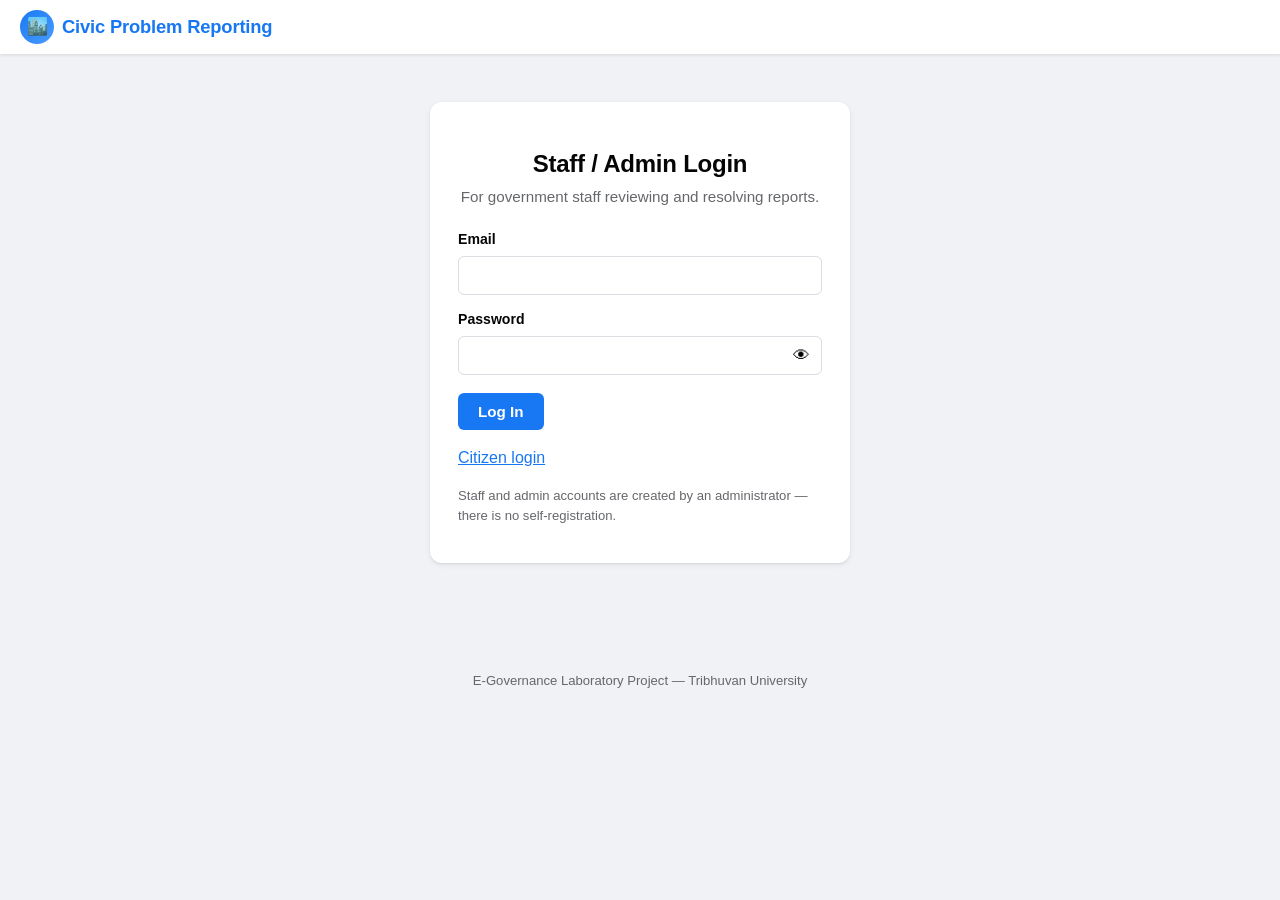
==== frontend/admin-dashboard.html @ 436348e1 "refine all" ====
<!DOCTYPE html>
<html lang="en">
<head>
<meta charset="UTF-8" />
<meta name="viewport" content="width=device-width, initial-scale=1.0" />
<title>Admin Dashboard — Local Civic Problem Reporting System</title>
<link rel="stylesheet" href="css/style.css?v=2" />
</head>
<body>

<header class="site-header">
  <a class="brand" href="index.html"><span class="brand-icon">🏙️</span>Civic Problem Reporting</a>
  <nav>
    <a href="staff-dashboard.html">Staff Dashboard</a>
    <a href="index.html">Public Feed</a>
    <button id="logout-btn">Log out</button>
  </nav>
</header>

<main class="wide">
  <h1>Admin Dashboard</h1>
  <p class="subtitle">Create staff accounts and review the existing staff roster.</p>

  <div id="error-box" class="error-box"></div>
  <div id="success-box" class="success-box"></div>

  <div class="card">
    <h3>Create a New Staff Account</h3>
    <form id="staff-form">
      <label for="full_name">Full name</label>
      <input type="text" id="full_name" required maxlength="150" />

      <label for="email">Email</label>
      <input type="email" id="email" required maxlength="150" />

      <label for="password">Temporary password</label>
      <div class="password-field">
        <input type="password" id="password" required minlength="8" />
        <button type="button" class="password-toggle" data-target="password" aria-label="Show password">👁</button>
      </div>

      <label for="role">Role</label>
      <select id="role">
        <option value="staff">Staff</option>
        <option value="admin">Admin</option>
      </select>

      <div id="staff-only-fields">
        <label for="category">Category</label>
        <select id="category"></select>

        <label for="ward_no">Ward number</label>
        <input type="number" id="ward_no" min="1" />
      </div>

      <button type="submit" class="btn">Create Staff Account</button>
    </form>
  </div>

  <div class="card">
    <h3>Existing Staff Accounts</h3>
    <table class="data-table" id="staff-table">
      <thead>
        <tr><th>Name</th><th>Email</th><th>Role</th><th>Category</th><th>Ward</th><th>Created</th></tr>
      </thead>
      <tbody id="staff-table-body">
        <tr><td colspan="6"><div class="spinner-center" style="padding:16px 0;"><div class="spinner"></div></div></td></tr>
      </tbody>
    </table>
  </div>
</main>

<footer class="site-footer">
  E-Governance Laboratory Project — Tribhuvan University
</footer>

<script src="js/api.js?v=2"></script>
<script src="js/auth.js?v=2"></script>
<script>
  requireAdminLogin();

  document.getElementById("logout-btn").addEventListener("click", () => {
    clearToken("staff");
    window.location.href = "staff-login.html";
  });

  const categorySelect = document.getElementById("category");
  CATEGORIES.forEach((c) => {
    const opt = document.createElement("option");
    opt.value = c.value;
    opt.textContent = c.label;
    categorySelect.appendChild(opt);
  });

  const roleSelect = document.getElementById("role");
  const staffOnlyFields = document.getElementById("staff-only-fields");
  roleSelect.addEventListener("change", () => {
    staffOnlyFields.style.display = roleSelect.value === "staff" ? "block" : "none";
  });

  const form = document.getElementById("staff-form");
  const errorEl = document.getElementById("error-box");
  const successEl = document.getElementById("success-box");
  const tableBody = document.getElementById("staff-table-body");

  function escapeHtml(str) {
    const div = document.createElement("div");
    div.textContent = str || "";
    return div.innerHTML;
  }

  async function loadStaff() {
    try {
      const staffList = await apiFetch("/admin/staff", { authKind: "staff" });
      if (staffList.length === 0) {
        tableBody.innerHTML = `<tr><td colspan="6">No staff accounts yet.</td></tr>`;
        return;
      }
      tableBody.innerHTML = staffList
        .map(
          (s) => `
        <tr>
          <td>${escapeHtml(s.full_name)}</td>
          <td>${escapeHtml(s.email)}</td>
          <td>${s.role}</td>
          <td>${s.category ? categoryLabel(s.category) : "—"}</td>
          <td>${s.ward_no ?? "—"}</td>
          <td>${formatDate(s.created_at)}</td>
        </tr>`
        )
        .join("");
    } catch (err) {
      showBox(errorEl, err.message);
    }
  }

  form.addEventListener("submit", async (e) => {
    e.preventDefault();
    showBox(errorEl, "");
    showBox(successEl, "");

    const role = roleSelect.value;
    const body = {
      full_name: document.getElementById("full_name").value.trim(),
      email: document.getElementById("email").value.trim(),
      password: document.getElementById("password").value,
      role,
    };
    if (role === "staff") {
      body.category = categorySelect.value;
      body.ward_no = Number(document.getElementById("ward_no").value);
    }

    const submitBtn = form.querySelector('button[type="submit"]');
    setButtonLoading(submitBtn, true);

    try {
      await apiFetch("/admin/staff", { method: "POST", body, authKind: "staff" });
      showBox(successEl, "Staff account created.");
      form.reset();
      staffOnlyFields.style.display = "block";
      loadStaff();
    } catch (err) {
      showBox(errorEl, err.message);
    } finally {
      setButtonLoading(submitBtn, false);
    }
  });

  loadStaff();
</script>
</body>
</html>
---- frontend/css/style.css ----
/* ============================================================
   Civic Report — visual style
   A Facebook-inspired look: light gray page background, white
   rounded "cards" with soft shadows (no harsh borders), a blue
   accent color, and a sticky top header.
   ============================================================ */

:root {
  --blue: #1877f2;
  --blue-dark: #0f5fcc;
  --blue-soft: #e7f0ff;
  --green: #31a24c;
  --green-dark: #268a3d;
  --red: #dc2626;
  --red-dark: #b91c1c;
  --orange: #d97706;
  --orange-dark: #b45f04;
  --gray-bg: #f0f2f5;
  --gray-border: #dadde1;
  --gray-fill: #e4e6eb;
  --gray-fill-hover: #d8dade;
  --text: #050505;
  --text-muted: #65676b;
  --white: #ffffff;
  --radius: 8px;
  --radius-sm: 6px;
  --radius-lg: 12px;
  --shadow: 0 1px 2px rgba(0, 0, 0, 0.08), 0 2px 6px rgba(0, 0, 0, 0.06);
  --shadow-hover: 0 2px 4px rgba(0, 0, 0, 0.1), 0 6px 16px rgba(0, 0, 0, 0.08);
}

* {
  box-sizing: border-box;
}

body {
  margin: 0;
  font-family: -apple-system, BlinkMacSystemFont, "Segoe UI", Roboto, Helvetica, Arial, sans-serif;
  background: var(--gray-bg);
  color: var(--text);
  line-height: 1.5;
}

a {
  color: var(--blue);
}

/* ---------- Header ---------- */

header.site-header {
  position: sticky;
  top: 0;
  z-index: 20;
  background: var(--white);
  color: var(--text);
  padding: 10px 20px;
  display: flex;
  align-items: center;
  justify-content: space-between;
  flex-wrap: wrap;
  gap: 10px;
  box-shadow: 0 1px 3px rgba(0, 0, 0, 0.12);
}

header.site-header .brand {
  display: inline-flex;
  align-items: center;
  gap: 8px;
  font-size: 1.15rem;
  font-weight: 800;
  color: var(--blue);
  text-decoration: none;
  letter-spacing: -0.01em;
}

.brand-icon {
  display: inline-flex;
  align-items: center;
  justify-content: center;
  width: 34px;
  height: 34px;
  border-radius: 50%;
  background: linear-gradient(135deg, var(--blue), #4a9dff);
  font-size: 1.05rem;
  flex-shrink: 0;
}

header.site-header nav {
  display: flex;
  gap: 6px;
  flex-wrap: wrap;
  align-items: center;
}

header.site-header nav a,
header.site-header nav button {
  color: var(--text-muted);
  text-decoration: none;
  font-size: 0.92rem;
  font-weight: 600;
  background: transparent;
  border: none;
  padding: 8px 14px;
  border-radius: var(--radius-sm);
  cursor: pointer;
  transition: background 0.15s, color 0.15s;
}

header.site-header nav a:hover,
header.site-header nav button:hover {
  background: var(--gray-fill);
  color: var(--text);
}

header.site-header nav a.active {
  color: var(--blue);
  background: var(--blue-soft);
}

/* ---------- Layout ---------- */

main {
  max-width: 680px;
  margin: 0 auto;
  padding: 24px 16px 60px;
}

main.wide {
  max-width: 900px;
}

h1 {
  font-size: 1.5rem;
  font-weight: 800;
  margin-bottom: 4px;
  letter-spacing: -0.01em;
}

.subtitle {
  color: var(--text-muted);
  margin-top: 0;
  margin-bottom: 20px;
  font-size: 0.95rem;
}

.card {
  background: var(--white);
  border: none;
  border-radius: var(--radius-lg);
  box-shadow: var(--shadow);
  padding: 18px 20px;
  margin-bottom: 16px;
}

.form-card {
  max-width: 420px;
  margin: 24px auto;
  padding: 28px 28px 24px;
}

.form-card h1 {
  text-align: center;
}

.form-card > .subtitle {
  text-align: center;
}

/* ---------- Forms ---------- */

label {
  display: block;
  font-weight: 600;
  margin: 14px 0 6px;
  font-size: 0.88rem;
  color: var(--text);
}

input[type="text"],
input[type="email"],
input[type="password"],
input[type="tel"],
input[type="number"],
input[type="date"],
input[type="file"],
select,
textarea {
  width: 100%;
  padding: 10px 12px;
  border: 1px solid var(--gray-border);
  border-radius: var(--radius-sm);
  font-size: 0.95rem;
  font-family: inherit;
  background: var(--white);
  color: var(--text);
  transition: border-color 0.15s, box-shadow 0.15s;
}

input:focus,
select:focus,
textarea:focus {
  outline: none;
  border-color: var(--blue);
  box-shadow: 0 0 0 3px var(--blue-soft);
}

textarea {
  min-height: 90px;
  resize: vertical;
}

.password-field {
  position: relative;
}

.password-field input {
  padding-right: 42px;
}

.password-toggle {
  position: absolute;
  right: 4px;
  top: 50%;
  transform: translateY(-50%);
  background: transparent;
  border: none;
  cursor: pointer;
  font-size: 1.05rem;
  line-height: 1;
  padding: 6px 8px;
  border-radius: var(--radius-sm);
}

.password-toggle:hover {
  background: var(--gray-fill);
}

.checkbox-row {
  display: flex;
  align-items: center;
  gap: 8px;
  margin-top: 14px;
}

.checkbox-row input {
  width: auto;
}

.checkbox-row label {
  margin: 0;
  font-weight: 500;
}

/* ---------- Buttons ---------- */

button.btn,
a.btn {
  display: inline-block;
  background: var(--blue);
  color: var(--white);
  border: none;
  padding: 10px 20px;
  border-radius: var(--radius-sm);
  font-size: 0.95rem;
  font-weight: 700;
  cursor: pointer;
  text-decoration: none;
  margin-top: 18px;
  transition: background 0.15s, transform 0.05s;
}

button.btn:hover,
a.btn:hover {
  background: var(--blue-dark);
}

button.btn:active,
a.btn:active {
  transform: scale(0.98);
}

button.btn.secondary {
  background: var(--gray-fill);
  color: var(--text);
}

button.btn.secondary:hover {
  background: var(--gray-fill-hover);
}

button.btn.small {
  padding: 7px 14px;
  font-size: 0.85rem;
  margin-top: 0;
}

button.btn.reject {
  background: var(--red);
}
button.btn.reject:hover {
  background: var(--red-dark);
}

button.btn.verify {
  background: var(--green);
}
button.btn.verify:hover {
  background: var(--green-dark);
}

button.btn.progress {
  background: var(--orange);
}
button.btn.progress:hover {
  background: var(--orange-dark);
}

button.btn.loading {
  position: relative;
  color: transparent !important;
  pointer-events: none;
}

button.btn.loading::after {
  content: "";
  position: absolute;
  left: 50%;
  top: 50%;
  width: 15px;
  height: 15px;
  margin: -8px 0 0 -8px;
  border: 2px solid rgba(255, 255, 255, 0.5);
  border-top-color: #fff;
  border-radius: 50%;
  animation: spin 0.6s linear infinite;
}

/* ---------- Loading spinner ---------- */

.spinner-center {
  display: flex;
  justify-content: center;
  padding: 48px 0;
}

.spinner {
  width: 30px;
  height: 30px;
  border: 3px solid var(--gray-border);
  border-top-color: var(--blue);
  border-radius: 50%;
  animation: spin 0.7s linear infinite;
}

@keyframes spin {
  to {
    transform: rotate(360deg);
  }
}

/* ---------- Alerts ---------- */

.error-box {
  background: #fdecea;
  border: 1px solid #f5b5b0;
  color: var(--red-dark);
  padding: 12px 14px;
  border-radius: var(--radius-sm);
  margin: 14px 0;
  font-size: 0.9rem;
  font-weight: 500;
  display: none;
}

.success-box {
  background: #e7f6ec;
  border: 1px solid #a8ddb8;
  color: var(--green-dark);
  padding: 12px 14px;
  border-radius: var(--radius-sm);
  margin: 14px 0;
  font-size: 0.9rem;
  font-weight: 500;
  display: none;
}

/* ---------- Filters ---------- */

.filters {
  display: flex;
  gap: 10px;
  flex-wrap: wrap;
  margin-bottom: 18px;
}

.filters select {
  width: auto;
  background: var(--white);
  border-radius: 999px;
  padding: 9px 16px;
  box-shadow: var(--shadow);
  border-color: transparent;
  font-weight: 600;
  font-size: 0.88rem;
}

/* ---------- Feed / report "post" cards ---------- */

.report-list {
  display: grid;
  gap: 16px;
}

.report-card {
  padding: 0;
  overflow: hidden;
  transition: box-shadow 0.15s, transform 0.15s;
}

.report-card:hover {
  box-shadow: var(--shadow-hover);
  transform: translateY(-1px);
}

.post-header {
  display: flex;
  align-items: center;
  gap: 10px;
  padding: 14px 16px 10px;
}

.avatar {
  flex-shrink: 0;
  width: 40px;
  height: 40px;
  border-radius: 50%;
  background: linear-gradient(135deg, var(--blue), #7db4ff);
  color: var(--white);
  display: flex;
  align-items: center;
  justify-content: center;
  font-weight: 700;
  font-size: 1rem;
}

.post-header-text {
  flex: 1;
  min-width: 0;
}

.post-author {
  font-weight: 700;
  font-size: 0.95rem;
  color: var(--text);
}

.post-meta {
  font-size: 0.82rem;
  color: var(--text-muted);
}

.report-card img,
.report-photo img {
  width: 100%;
  height: 320px;
  object-fit: cover;
  display: block;
  background: var(--gray-bg);
}

.report-photo img {
  height: auto;
  max-height: 420px;
  border-radius: var(--radius-lg);
}

.report-card-body {
  padding: 4px 16px 16px;
}

.report-card-body h3 {
  margin: 0 0 4px;
  font-size: 1.05rem;
}

.report-card-body h3 a {
  color: var(--text);
  text-decoration: none;
}

.report-card-body h3 a:hover {
  color: var(--blue);
  text-decoration: underline;
}

.meta-row {
  color: var(--text-muted);
  font-size: 0.87rem;
  margin-bottom: 6px;
}

/* ---------- Status badges ---------- */

.badge {
  display: inline-block;
  padding: 4px 12px;
  border-radius: 999px;
  font-size: 0.76rem;
  font-weight: 700;
  text-transform: capitalize;
  color: var(--white);
  letter-spacing: 0.01em;
}

.badge.submitted { background: #8a8d91; }
.badge.verified { background: var(--blue); }
.badge.rejected { background: var(--red); }
.badge.in_progress { background: var(--orange); }
.badge.completed { background: var(--green); }

/* ---------- Status history timeline ---------- */

.status-log {
  position: relative;
  border-left: 2px solid var(--gray-border);
  margin-left: 6px;
  padding-left: 18px;
}

.status-log-entry {
  position: relative;
  margin-bottom: 16px;
}

.status-log-entry::before {
  content: "";
  position: absolute;
  left: -24px;
  top: 4px;
  width: 11px;
  height: 11px;
  border-radius: 50%;
  background: var(--blue);
  border: 2px solid var(--white);
  box-shadow: 0 0 0 1px var(--gray-border);
}

.status-log-entry:last-child {
  margin-bottom: 0;
}

.status-log-entry .log-action {
  font-weight: 700;
  text-transform: capitalize;
}

.status-log-entry .log-meta {
  font-size: 0.82rem;
  color: var(--text-muted);
}

/* ---------- Tables (admin) ---------- */

table.data-table {
  width: 100%;
  border-collapse: collapse;
}

table.data-table th,
table.data-table td {
  text-align: left;
  padding: 10px 12px;
  border-bottom: 1px solid var(--gray-border);
  font-size: 0.9rem;
}

table.data-table th {
  color: var(--text-muted);
  font-weight: 700;
  font-size: 0.8rem;
  text-transform: uppercase;
  letter-spacing: 0.02em;
}

table.data-table tbody tr:hover {
  background: var(--gray-bg);
}

/* ---------- Misc ---------- */

.actions-row {
  display: flex;
  gap: 8px;
  flex-wrap: wrap;
  margin-top: 10px;
}

.empty-state {
  text-align: center;
  color: var(--text-muted);
  padding: 48px 20px;
  font-size: 0.95rem;
}

#map {
  height: 280px;
  border-radius: var(--radius);
  border: 1px solid var(--gray-border);
  margin-top: 10px;
}

.helper-text {
  font-size: 0.82rem;
  color: var(--text-muted);
  margin-top: 4px;
}

.inline-form {
  border-top: 1px solid var(--gray-border);
  margin-top: 12px;
  padding-top: 12px;
  display: none;
}

footer.site-footer {
  text-align: center;
  color: var(--text-muted);
  font-size: 0.82rem;
  padding: 24px 20px;
}
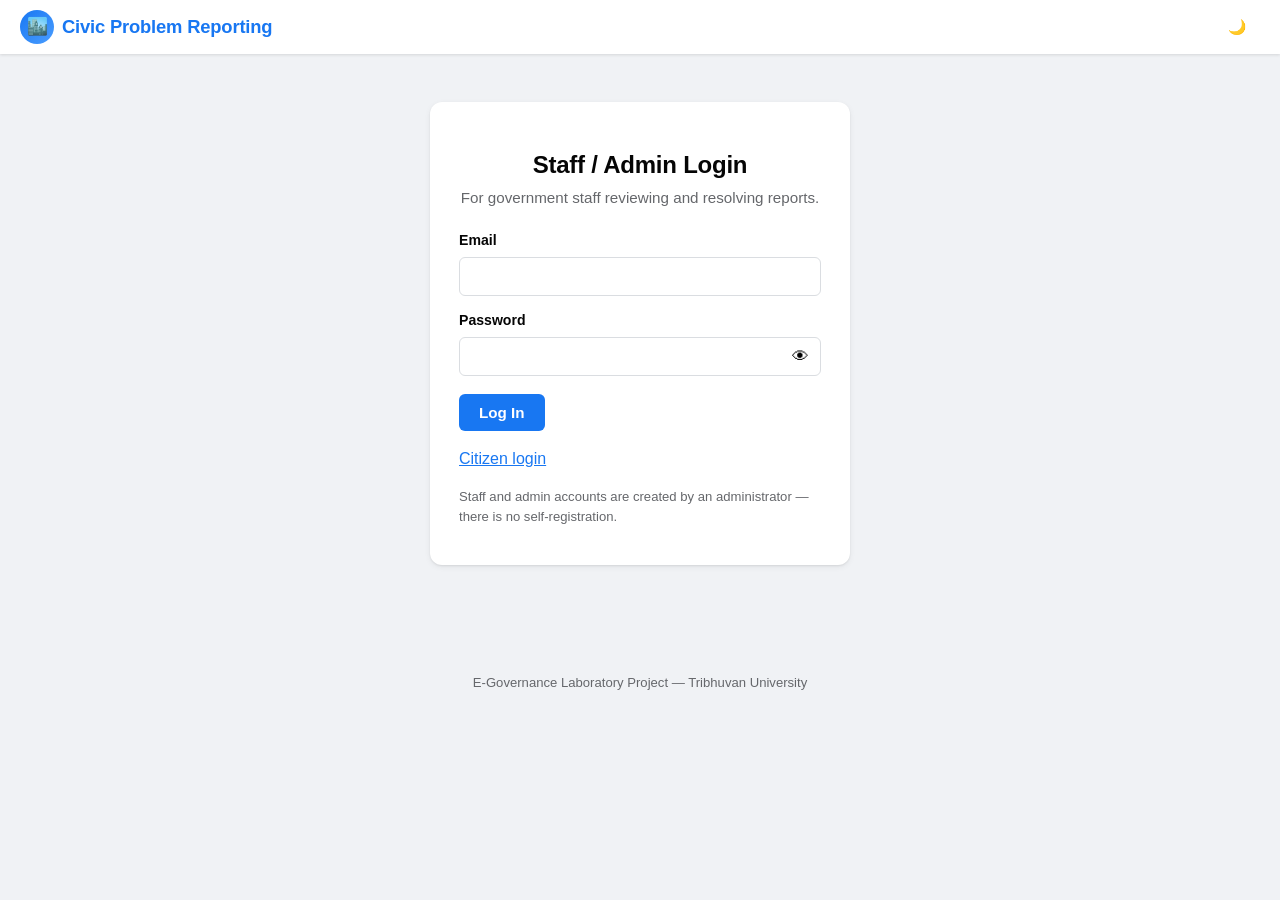
==== commit 07c235bd: "Add admin staff/citizen management, dark mode, and a real landing page - Admin can now disable/re-en" ====
--- a/frontend/admin-dashboard.html
+++ b/frontend/admin-dashboard.html
@@ -2,18 +2,19 @@
 <html lang="en">
 <head>
 <meta charset="UTF-8" />
+<script>(function(){var t=localStorage.getItem("theme");if(t==="dark"||t==="light")document.documentElement.setAttribute("data-theme",t);})();</script>
 <meta name="viewport" content="width=device-width, initial-scale=1.0" />
 <title>Admin Dashboard — Local Civic Problem Reporting System</title>
-<link rel="stylesheet" href="css/style.css?v=2" />
+<link rel="stylesheet" href="css/style.css?v=3" />
 </head>
 <body>
 
 <header class="site-header">
   <a class="brand" href="index.html"><span class="brand-icon">🏙️</span>Civic Problem Reporting</a>
   <nav>
-    <a href="staff-dashboard.html">Staff Dashboard</a>
-    <a href="index.html">Public Feed</a>
+    <a href="feed.html">Public Feed</a>
     <button id="logout-btn">Log out</button>
+    <button type="button" class="theme-toggle" data-theme-toggle aria-label="Toggle dark mode"></button>
   </nav>
 </header>
 
@@ -61,9 +62,21 @@
     <h3>Existing Staff Accounts</h3>
     <table class="data-table" id="staff-table">
       <thead>
-        <tr><th>Name</th><th>Email</th><th>Role</th><th>Category</th><th>Ward</th><th>Created</th></tr>
+        <tr><th>Name</th><th>Email</th><th>Role</th><th>Category</th><th>Ward</th><th>Created</th><th>Status</th><th></th></tr>
       </thead>
       <tbody id="staff-table-body">
+        <tr><td colspan="8"><div class="spinner-center" style="padding:16px 0;"><div class="spinner"></div></div></td></tr>
+      </tbody>
+    </table>
+  </div>
+
+  <div class="card">
+    <h3>All Citizens</h3>
+    <table class="data-table" id="citizens-table">
+      <thead>
+        <tr><th>Name</th><th>Email</th><th>Phone</th><th>Registered</th><th>Status</th><th></th></tr>
+      </thead>
+      <tbody id="citizens-table-body">
         <tr><td colspan="6"><div class="spinner-center" style="padding:16px 0;"><div class="spinner"></div></div></td></tr>
       </tbody>
     </table>
@@ -74,8 +87,8 @@
   E-Governance Laboratory Project — Tribhuvan University
 </footer>
 
-<script src="js/api.js?v=2"></script>
-<script src="js/auth.js?v=2"></script>
+<script src="js/api.js?v=4"></script>
+<script src="js/auth.js?v=8"></script>
 <script>
   requireAdminLogin();
 
@@ -109,11 +122,17 @@
     return div.innerHTML;
   }
 
+  function statusBadge(disabled) {
+    return disabled
+      ? `<span class="badge rejected">Disabled</span>`
+      : `<span class="badge completed">Active</span>`;
+  }
+
   async function loadStaff() {
     try {
       const staffList = await apiFetch("/admin/staff", { authKind: "staff" });
       if (staffList.length === 0) {
-        tableBody.innerHTML = `<tr><td colspan="6">No staff accounts yet.</td></tr>`;
+        tableBody.innerHTML = `<tr><td colspan="8">No staff accounts yet.</td></tr>`;
         return;
       }
       tableBody.innerHTML = staffList
@@ -126,11 +145,93 @@
           <td>${s.category ? categoryLabel(s.category) : "—"}</td>
           <td>${s.ward_no ?? "—"}</td>
           <td>${formatDate(s.created_at)}</td>
+          <td>${statusBadge(s.disabled)}</td>
+          <td>
+            ${s.role === "admin"
+              ? `<span class="helper-text">—</span>`
+              : `<button type="button" class="btn small ${s.disabled ? "" : "reject"}" data-staff-toggle="${s.id}" data-disabled="${s.disabled}">${s.disabled ? "Re-enable" : "Remove"}</button>`
+            }
+          </td>
         </tr>`
         )
         .join("");
-    } catch (err) {
-      showBox(errorEl, err.message);
+
+      tableBody.querySelectorAll("[data-staff-toggle]").forEach((btn) => {
+        btn.addEventListener("click", () => toggleStaff(btn));
+      });
+    } catch (err) {
+      showBox(errorEl, err.message);
+    }
+  }
+
+  async function toggleStaff(btn) {
+    const id = btn.dataset.staffToggle;
+    const isDisabled = btn.dataset.disabled === "true";
+    const action = isDisabled ? "enable" : "disable";
+    if (!isDisabled && !confirm("Remove this staff member? They will no longer be able to log in. This can be undone later.")) {
+      return;
+    }
+    showBox(errorEl, "");
+    showBox(successEl, "");
+    setButtonLoading(btn, true);
+    try {
+      await apiFetch(`/admin/staff/${id}/${action}`, { method: "PATCH", authKind: "staff" });
+      showBox(successEl, `Staff account ${action === "disable" ? "removed" : "re-enabled"}.`);
+      loadStaff();
+    } catch (err) {
+      showBox(errorEl, err.message);
+      setButtonLoading(btn, false);
+    }
+  }
+
+  const citizensTableBody = document.getElementById("citizens-table-body");
+
+  async function loadCitizens() {
+    try {
+      const citizens = await apiFetch("/admin/citizens", { authKind: "staff" });
+      if (citizens.length === 0) {
+        citizensTableBody.innerHTML = `<tr><td colspan="6">No citizens registered yet.</td></tr>`;
+        return;
+      }
+      citizensTableBody.innerHTML = citizens
+        .map(
+          (c) => `
+        <tr>
+          <td>${escapeHtml(c.full_name)}</td>
+          <td>${escapeHtml(c.email)}</td>
+          <td>${escapeHtml(c.phone)}</td>
+          <td>${formatDate(c.created_at)}</td>
+          <td>${statusBadge(c.disabled)}</td>
+          <td><button type="button" class="btn small ${c.disabled ? "" : "reject"}" data-citizen-toggle="${c.id}" data-disabled="${c.disabled}">${c.disabled ? "Re-enable" : "Disable"}</button></td>
+        </tr>`
+        )
+        .join("");
+
+      citizensTableBody.querySelectorAll("[data-citizen-toggle]").forEach((btn) => {
+        btn.addEventListener("click", () => toggleCitizen(btn));
+      });
+    } catch (err) {
+      showBox(errorEl, err.message);
+    }
+  }
+
+  async function toggleCitizen(btn) {
+    const id = btn.dataset.citizenToggle;
+    const isDisabled = btn.dataset.disabled === "true";
+    const action = isDisabled ? "enable" : "disable";
+    if (!isDisabled && !confirm("Disable this citizen's account? They won't be able to log in or submit reports until re-enabled.")) {
+      return;
+    }
+    showBox(errorEl, "");
+    showBox(successEl, "");
+    setButtonLoading(btn, true);
+    try {
+      await apiFetch(`/admin/citizens/${id}/${action}`, { method: "PATCH", authKind: "staff" });
+      showBox(successEl, `Citizen account ${action === "disable" ? "disabled" : "re-enabled"}.`);
+      loadCitizens();
+    } catch (err) {
+      showBox(errorEl, err.message);
+      setButtonLoading(btn, false);
     }
   }
 
@@ -168,6 +269,7 @@
   });
 
   loadStaff();
+  loadCitizens();
 </script>
 </body>
 </html>
--- a/frontend/css/style.css
+++ b/frontend/css/style.css
@@ -27,6 +27,40 @@
   --radius-lg: 12px;
   --shadow: 0 1px 2px rgba(0, 0, 0, 0.08), 0 2px 6px rgba(0, 0, 0, 0.06);
   --shadow-hover: 0 2px 4px rgba(0, 0, 0, 0.1), 0 6px 16px rgba(0, 0, 0, 0.08);
+  --error-bg: #fdecea;
+  --error-border: #f5b5b0;
+  --success-bg: #e7f6ec;
+  --success-border: #a8ddb8;
+  --card-border: transparent;
+}
+
+/* Dark mode only applies when explicitly turned on via the toggle button in
+   the header (data-theme="dark") — light is always the default, regardless
+   of the OS/browser setting. See api.js for the toggle logic. */
+:root[data-theme="dark"] {
+  --blue: #4599ff;
+  --blue-dark: #2e89ff;
+  --blue-soft: #1b2a3d;
+  --green: #3fc463;
+  --green-dark: #2fa350;
+  --red: #f45b5b;
+  --red-dark: #e04343;
+  --orange: #f0a020;
+  --orange-dark: #d68a0f;
+  --gray-bg: #18191a;
+  --gray-border: #3a3b3c;
+  --gray-fill: #3a3b3c;
+  --gray-fill-hover: #4e4f50;
+  --text: #e4e6eb;
+  --text-muted: #b0b3b8;
+  --white: #242526;
+  --error-bg: #3a1f1f;
+  --error-border: #5c2b2b;
+  --success-bg: #1e3324;
+  --success-border: #2c4d34;
+  --card-border: var(--gray-border);
+  --shadow: 0 1px 2px rgba(0, 0, 0, 0.4), 0 2px 6px rgba(0, 0, 0, 0.3);
+  --shadow-hover: 0 2px 4px rgba(0, 0, 0, 0.45), 0 6px 16px rgba(0, 0, 0, 0.35);
 }
 
 * {
@@ -39,6 +73,22 @@
   background: var(--gray-bg);
   color: var(--text);
   line-height: 1.5;
+  transition: background-color 0.15s, color 0.15s;
+}
+
+.theme-toggle {
+  background: transparent;
+  border: none;
+  cursor: pointer;
+  font-size: 1.15rem;
+  line-height: 1;
+  padding: 8px 10px;
+  border-radius: var(--radius-sm);
+  transition: background 0.15s;
+}
+
+.theme-toggle:hover {
+  background: var(--gray-fill);
 }
 
 a {
@@ -145,7 +195,7 @@
 
 .card {
   background: var(--white);
-  border: none;
+  border: 1px solid var(--card-border);
   border-radius: var(--radius-lg);
   box-shadow: var(--shadow);
   padding: 18px 20px;
@@ -361,8 +411,8 @@
 /* ---------- Alerts ---------- */
 
 .error-box {
-  background: #fdecea;
-  border: 1px solid #f5b5b0;
+  background: var(--error-bg);
+  border: 1px solid var(--error-border);
   color: var(--red-dark);
   padding: 12px 14px;
   border-radius: var(--radius-sm);
@@ -373,8 +423,8 @@
 }
 
 .success-box {
-  background: #e7f6ec;
-  border: 1px solid #a8ddb8;
+  background: var(--success-bg);
+  border: 1px solid var(--success-border);
   color: var(--green-dark);
   padding: 12px 14px;
   border-radius: var(--radius-sm);
@@ -628,3 +678,154 @@
   font-size: 0.82rem;
   padding: 24px 20px;
 }
+
+/* ---------- Landing page ---------- */
+
+.hero {
+  background: linear-gradient(160deg, var(--blue), var(--blue-dark));
+  color: #ffffff;
+  padding: 64px 20px 76px;
+  text-align: center;
+}
+
+.hero h1 {
+  font-size: 2.2rem;
+  font-weight: 800;
+  max-width: 680px;
+  margin: 0 auto 14px;
+  letter-spacing: -0.02em;
+}
+
+.hero p.hero-subtitle {
+  font-size: 1.1rem;
+  color: rgba(255, 255, 255, 0.9);
+  max-width: 560px;
+  margin: 0 auto 30px;
+}
+
+.hero-actions {
+  display: flex;
+  justify-content: center;
+  gap: 12px;
+  flex-wrap: wrap;
+}
+
+.hero-actions .btn {
+  margin-top: 0;
+}
+
+.hero-actions a.btn.secondary {
+  background: rgba(255, 255, 255, 0.15);
+  color: #ffffff;
+  border: 1px solid rgba(255, 255, 255, 0.5);
+}
+
+.hero-actions a.btn.secondary:hover {
+  background: rgba(255, 255, 255, 0.25);
+}
+
+.landing-section {
+  max-width: 960px;
+  margin: 0 auto;
+  padding: 56px 20px;
+}
+
+.landing-section h2 {
+  text-align: center;
+  font-size: 1.5rem;
+  font-weight: 800;
+  margin-bottom: 8px;
+}
+
+.landing-section > p.section-subtitle {
+  text-align: center;
+  color: var(--text-muted);
+  max-width: 520px;
+  margin: 0 auto 36px;
+}
+
+.steps-grid {
+  display: grid;
+  grid-template-columns: repeat(auto-fit, minmax(220px, 1fr));
+  gap: 20px;
+}
+
+.step-card {
+  background: var(--white);
+  border: 1px solid var(--card-border);
+  border-radius: var(--radius-lg);
+  box-shadow: var(--shadow);
+  padding: 24px 20px;
+  text-align: center;
+}
+
+.step-card .step-num {
+  display: inline-flex;
+  align-items: center;
+  justify-content: center;
+  width: 40px;
+  height: 40px;
+  border-radius: 50%;
+  background: var(--blue-soft);
+  color: var(--blue);
+  font-weight: 800;
+  font-size: 1.1rem;
+  margin-bottom: 14px;
+}
+
+.step-card h3 {
+  margin: 0 0 8px;
+  font-size: 1.05rem;
+}
+
+.step-card p {
+  color: var(--text-muted);
+  font-size: 0.92rem;
+  margin: 0;
+}
+
+.role-grid {
+  display: grid;
+  grid-template-columns: repeat(auto-fit, minmax(240px, 1fr));
+  gap: 20px;
+}
+
+.role-card {
+  background: var(--white);
+  border: 1px solid var(--card-border);
+  border-radius: var(--radius-lg);
+  box-shadow: var(--shadow);
+  padding: 28px 24px;
+  text-align: center;
+  display: flex;
+  flex-direction: column;
+  align-items: center;
+}
+
+.role-card .role-icon {
+  font-size: 2rem;
+  margin-bottom: 12px;
+}
+
+.role-card h3 {
+  margin: 0 0 6px;
+  font-size: 1.1rem;
+}
+
+.role-card p {
+  color: var(--text-muted);
+  font-size: 0.9rem;
+  margin: 0 0 18px;
+  flex: 1;
+}
+
+.role-card .role-links {
+  display: flex;
+  gap: 10px;
+  flex-wrap: wrap;
+  justify-content: center;
+}
+
+.role-card .btn {
+  margin-top: 0;
+}
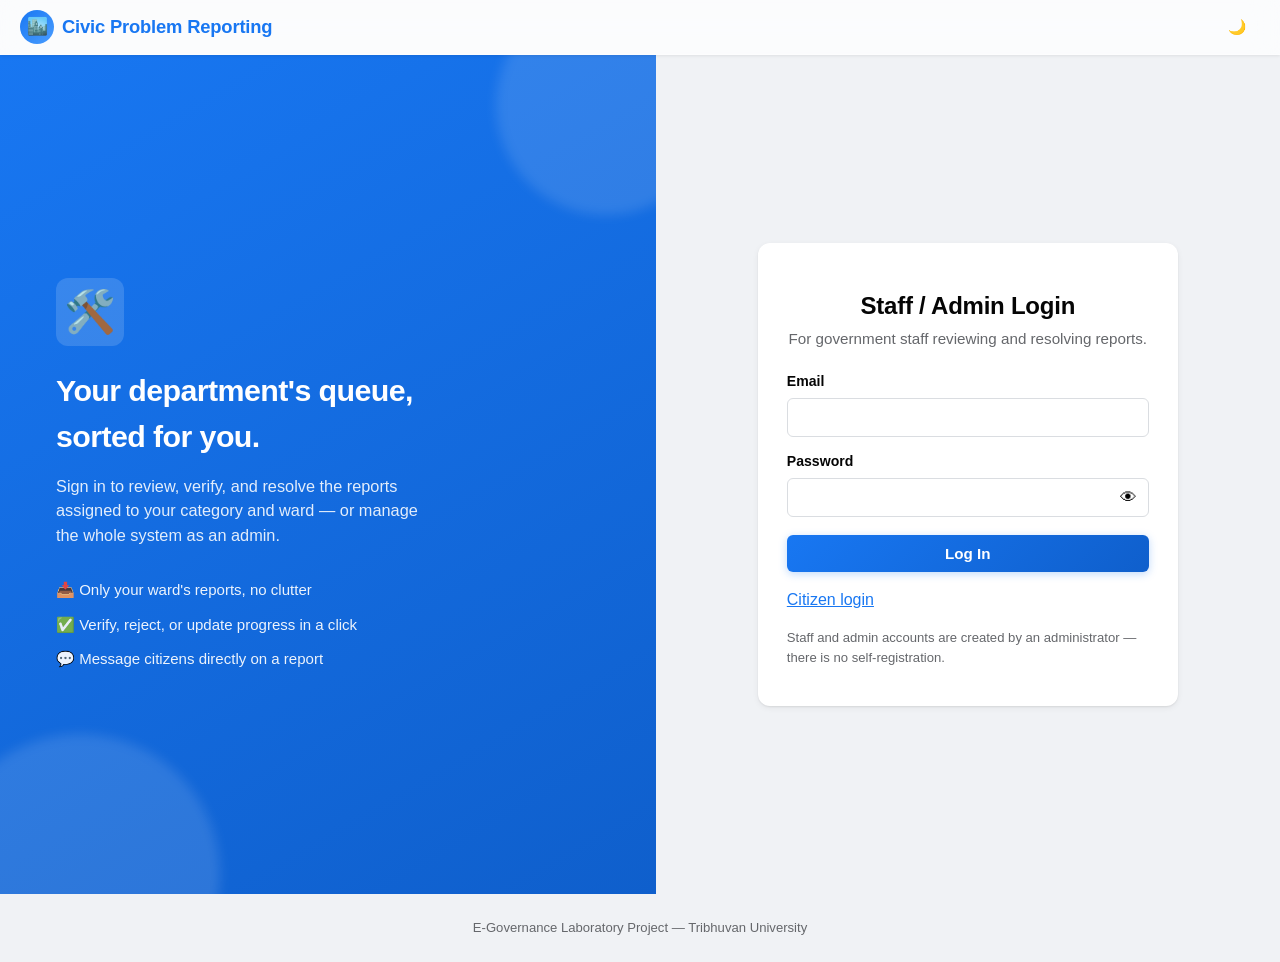
==== commit 80bea031: "Add citizen-staff messaging, citizenship verification, and a richer UI pass - Per-report private mes" ====
--- a/frontend/admin-dashboard.html
+++ b/frontend/admin-dashboard.html
@@ -5,7 +5,7 @@
 <script>(function(){var t=localStorage.getItem("theme");if(t==="dark"||t==="light")document.documentElement.setAttribute("data-theme",t);})();</script>
 <meta name="viewport" content="width=device-width, initial-scale=1.0" />
 <title>Admin Dashboard — Local Civic Problem Reporting System</title>
-<link rel="stylesheet" href="css/style.css?v=3" />
+<link rel="stylesheet" href="css/style.css?v=9" />
 </head>
 <body>
 
@@ -19,14 +19,21 @@
 </header>
 
 <main class="wide">
-  <h1>Admin Dashboard</h1>
-  <p class="subtitle">Create staff accounts and review the existing staff roster.</p>
+  <div class="admin-hero">
+    <div class="admin-hero-icon">🛡️</div>
+    <div>
+      <h1>Admin Dashboard</h1>
+      <p class="subtitle">Create staff accounts, manage citizens, and keep every ward covered.</p>
+    </div>
+  </div>
 
   <div id="error-box" class="error-box"></div>
   <div id="success-box" class="success-box"></div>
 
-  <div class="card">
-    <h3>Create a New Staff Account</h3>
+  <div id="stats-row" class="stats-row"></div>
+
+  <div class="card section-card accent-blue reveal">
+    <h3><span class="section-icon">➕</span>Create a New Staff Account</h3>
     <form id="staff-form">
       <label for="full_name">Full name</label>
       <input type="text" id="full_name" required maxlength="150" />
@@ -54,12 +61,12 @@
         <input type="number" id="ward_no" min="1" />
       </div>
 
-      <button type="submit" class="btn">Create Staff Account</button>
+      <button type="submit" class="btn">✨ Create Staff Account</button>
     </form>
   </div>
 
-  <div class="card">
-    <h3>Existing Staff Accounts</h3>
+  <div class="card section-card accent-purple reveal">
+    <h3><span class="section-icon">👮</span>Existing Staff Accounts</h3>
     <table class="data-table" id="staff-table">
       <thead>
         <tr><th>Name</th><th>Email</th><th>Role</th><th>Category</th><th>Ward</th><th>Created</th><th>Status</th><th></th></tr>
@@ -70,14 +77,31 @@
     </table>
   </div>
 
-  <div class="card">
-    <h3>All Citizens</h3>
+  <div class="card section-card accent-green reveal">
+    <h3><span class="section-icon">🧑‍🤝‍🧑</span>All Citizens</h3>
     <table class="data-table" id="citizens-table">
       <thead>
-        <tr><th>Name</th><th>Email</th><th>Phone</th><th>Registered</th><th>Status</th><th></th></tr>
+        <tr><th>Name</th><th>Email</th><th>Phone</th><th>Citizenship #</th><th>Registered</th><th>Status</th><th></th></tr>
       </thead>
       <tbody id="citizens-table-body">
-        <tr><td colspan="6"><div class="spinner-center" style="padding:16px 0;"><div class="spinner"></div></div></td></tr>
+        <tr><td colspan="7"><div class="spinner-center" style="padding:16px 0;"><div class="spinner"></div></div></td></tr>
+      </tbody>
+    </table>
+  </div>
+
+  <div class="card section-card accent-orange reveal">
+    <h3><span class="section-icon">⚠️</span>Reports With No Staff Coverage</h3>
+    <p class="helper-text">
+      These reports' category + ward has no active staff assigned, so they're
+      invisible in every staff dashboard. Create a matching staff account
+      above to fix each one.
+    </p>
+    <table class="data-table" id="unassigned-table">
+      <thead>
+        <tr><th>Category</th><th>Ward</th><th>Landmark</th><th>Status</th><th>Reported</th></tr>
+      </thead>
+      <tbody id="unassigned-table-body">
+        <tr><td colspan="5"><div class="spinner-center" style="padding:16px 0;"><div class="spinner"></div></div></td></tr>
       </tbody>
     </table>
   </div>
@@ -87,7 +111,7 @@
   E-Governance Laboratory Project — Tribhuvan University
 </footer>
 
-<script src="js/api.js?v=4"></script>
+<script src="js/api.js?v=8"></script>
 <script src="js/auth.js?v=8"></script>
 <script>
   requireAdminLogin();
@@ -115,6 +139,17 @@
   const errorEl = document.getElementById("error-box");
   const successEl = document.getElementById("success-box");
   const tableBody = document.getElementById("staff-table-body");
+  const statsEl = document.getElementById("stats-row");
+  let lastCounts = { staff: 0, citizens: 0, unassigned: 0 };
+
+  function renderStats() {
+    statsEl.innerHTML = `
+      <div class="stat-pill accent-blue"><span class="stat-icon">👮</span><div><span class="stat-num">${lastCounts.staff}</span><span class="stat-label">Staff Accounts</span></div></div>
+      <div class="stat-pill accent-green"><span class="stat-icon">🧑‍🤝‍🧑</span><div><span class="stat-num">${lastCounts.citizens}</span><span class="stat-label">Citizens</span></div></div>
+      <div class="stat-pill accent-orange"><span class="stat-icon">⚠️</span><div><span class="stat-num">${lastCounts.unassigned}</span><span class="stat-label">Uncovered Reports</span></div></div>
+    `;
+    animateCardsIn(statsEl);
+  }
 
   function escapeHtml(str) {
     const div = document.createElement("div");
@@ -131,6 +166,8 @@
   async function loadStaff() {
     try {
       const staffList = await apiFetch("/admin/staff", { authKind: "staff" });
+      lastCounts.staff = staffList.length;
+      renderStats();
       if (staffList.length === 0) {
         tableBody.innerHTML = `<tr><td colspan="8">No staff accounts yet.</td></tr>`;
         return;
@@ -141,7 +178,7 @@
         <tr>
           <td>${escapeHtml(s.full_name)}</td>
           <td>${escapeHtml(s.email)}</td>
-          <td>${s.role}</td>
+          <td><span class="role-chip ${s.role}">${s.role === "admin" ? "🛡️ Admin" : "👮 Staff"}</span></td>
           <td>${s.category ? categoryLabel(s.category) : "—"}</td>
           <td>${s.ward_no ?? "—"}</td>
           <td>${formatDate(s.created_at)}</td>
@@ -156,6 +193,7 @@
         )
         .join("");
 
+      animateCardsIn(tableBody, "tr");
       tableBody.querySelectorAll("[data-staff-toggle]").forEach((btn) => {
         btn.addEventListener("click", () => toggleStaff(btn));
       });
@@ -178,6 +216,7 @@
       await apiFetch(`/admin/staff/${id}/${action}`, { method: "PATCH", authKind: "staff" });
       showBox(successEl, `Staff account ${action === "disable" ? "removed" : "re-enabled"}.`);
       loadStaff();
+      loadUnassigned();
     } catch (err) {
       showBox(errorEl, err.message);
       setButtonLoading(btn, false);
@@ -189,8 +228,10 @@
   async function loadCitizens() {
     try {
       const citizens = await apiFetch("/admin/citizens", { authKind: "staff" });
+      lastCounts.citizens = citizens.length;
+      renderStats();
       if (citizens.length === 0) {
-        citizensTableBody.innerHTML = `<tr><td colspan="6">No citizens registered yet.</td></tr>`;
+        citizensTableBody.innerHTML = `<tr><td colspan="7">No citizens registered yet.</td></tr>`;
         return;
       }
       citizensTableBody.innerHTML = citizens
@@ -200,18 +241,46 @@
           <td>${escapeHtml(c.full_name)}</td>
           <td>${escapeHtml(c.email)}</td>
           <td>${escapeHtml(c.phone)}</td>
+          <td>${escapeHtml(c.citizenship_number) || "—"}</td>
           <td>${formatDate(c.created_at)}</td>
           <td>${statusBadge(c.disabled)}</td>
-          <td><button type="button" class="btn small ${c.disabled ? "" : "reject"}" data-citizen-toggle="${c.id}" data-disabled="${c.disabled}">${c.disabled ? "Re-enable" : "Disable"}</button></td>
+          <td>
+            <div class="actions-row">
+              ${c.has_citizenship_photo ? `<button type="button" class="btn small secondary" data-citizen-id-photo="${c.id}">🪪 View ID</button>` : ""}
+              <button type="button" class="btn small ${c.disabled ? "" : "reject"}" data-citizen-toggle="${c.id}" data-disabled="${c.disabled}">${c.disabled ? "Re-enable" : "Disable"}</button>
+            </div>
+          </td>
         </tr>`
         )
         .join("");
 
+      animateCardsIn(citizensTableBody, "tr");
       citizensTableBody.querySelectorAll("[data-citizen-toggle]").forEach((btn) => {
         btn.addEventListener("click", () => toggleCitizen(btn));
       });
-    } catch (err) {
-      showBox(errorEl, err.message);
+      citizensTableBody.querySelectorAll("[data-citizen-id-photo]").forEach((btn) => {
+        btn.addEventListener("click", () => viewCitizenshipPhoto(btn));
+      });
+    } catch (err) {
+      showBox(errorEl, err.message);
+    }
+  }
+
+  async function viewCitizenshipPhoto(btn) {
+    const id = btn.dataset.citizenIdPhoto;
+    setButtonLoading(btn, true);
+    try {
+      const token = getToken("staff");
+      const res = await fetch(`${API_BASE_URL}/admin/citizens/${id}/citizenship-photo`, {
+        headers: { Authorization: `Bearer ${token}` },
+      });
+      if (!res.ok) throw new Error("Could not load citizenship photo.");
+      const blob = await res.blob();
+      window.open(URL.createObjectURL(blob), "_blank");
+    } catch (err) {
+      showBox(errorEl, err.message);
+    } finally {
+      setButtonLoading(btn, false);
     }
   }
 
@@ -232,6 +301,35 @@
     } catch (err) {
       showBox(errorEl, err.message);
       setButtonLoading(btn, false);
+    }
+  }
+
+  const unassignedTableBody = document.getElementById("unassigned-table-body");
+
+  async function loadUnassigned() {
+    try {
+      const reports = await apiFetch("/admin/reports/unassigned", { authKind: "staff" });
+      lastCounts.unassigned = reports.length;
+      renderStats();
+      if (reports.length === 0) {
+        unassignedTableBody.innerHTML = `<tr><td colspan="5">None — every report has a matching staff member. 🎉</td></tr>`;
+        return;
+      }
+      unassignedTableBody.innerHTML = reports
+        .map(
+          (r) => `
+        <tr>
+          <td>${categoryLabel(r.category)}</td>
+          <td>${r.ward_no}</td>
+          <td>${escapeHtml(r.landmark)}</td>
+          <td><span class="badge ${r.status}">${statusLabel(r.status)}</span></td>
+          <td>${formatDate(r.created_at)}</td>
+        </tr>`
+        )
+        .join("");
+      animateCardsIn(unassignedTableBody, "tr");
+    } catch (err) {
+      showBox(errorEl, err.message);
     }
   }
 
@@ -261,6 +359,7 @@
       form.reset();
       staffOnlyFields.style.display = "block";
       loadStaff();
+      loadUnassigned();
     } catch (err) {
       showBox(errorEl, err.message);
     } finally {
@@ -270,6 +369,7 @@
 
   loadStaff();
   loadCitizens();
+  loadUnassigned();
 </script>
 </body>
 </html>
--- a/frontend/css/style.css
+++ b/frontend/css/style.css
@@ -32,6 +32,8 @@
   --success-bg: #e7f6ec;
   --success-border: #a8ddb8;
   --card-border: transparent;
+  --glass-bg: rgba(255, 255, 255, 0.72);
+  --glass-border: rgba(255, 255, 255, 0.4);
 }
 
 /* Dark mode only applies when explicitly turned on via the toggle button in
@@ -61,10 +63,26 @@
   --card-border: var(--gray-border);
   --shadow: 0 1px 2px rgba(0, 0, 0, 0.4), 0 2px 6px rgba(0, 0, 0, 0.3);
   --shadow-hover: 0 2px 4px rgba(0, 0, 0, 0.45), 0 6px 16px rgba(0, 0, 0, 0.35);
+  --glass-bg: rgba(36, 37, 38, 0.72);
+  --glass-border: rgba(255, 255, 255, 0.08);
 }
 
 * {
   box-sizing: border-box;
+}
+
+html {
+  scroll-behavior: smooth;
+}
+
+@media (prefers-reduced-motion: reduce) {
+  html {
+    scroll-behavior: auto;
+  }
+  *, *::before, *::after {
+    animation-duration: 0.01ms !important;
+    transition-duration: 0.01ms !important;
+  }
 }
 
 body {
@@ -101,7 +119,10 @@
   position: sticky;
   top: 0;
   z-index: 20;
-  background: var(--white);
+  background: var(--glass-bg);
+  backdrop-filter: blur(14px) saturate(180%);
+  -webkit-backdrop-filter: blur(14px) saturate(180%);
+  border-bottom: 1px solid var(--glass-border);
   color: var(--text);
   padding: 10px 20px;
   display: flex;
@@ -109,7 +130,7 @@
   justify-content: space-between;
   flex-wrap: wrap;
   gap: 10px;
-  box-shadow: 0 1px 3px rgba(0, 0, 0, 0.12);
+  box-shadow: 0 1px 3px rgba(0, 0, 0, 0.08);
 }
 
 header.site-header .brand {
@@ -186,6 +207,18 @@
   letter-spacing: -0.01em;
 }
 
+main > h1 {
+  animation: heroFadeUp 0.5s ease both;
+}
+
+main > .subtitle {
+  animation: heroFadeUp 0.5s ease 0.06s both;
+}
+
+main > .filters {
+  animation: heroFadeUp 0.5s ease 0.12s both;
+}
+
 .subtitle {
   color: var(--text-muted);
   margin-top: 0;
@@ -206,6 +239,7 @@
   max-width: 420px;
   margin: 24px auto;
   padding: 28px 28px 24px;
+  animation: heroFadeUp 0.5s ease both;
 }
 
 .form-card h1 {
@@ -214,6 +248,135 @@
 
 .form-card > .subtitle {
   text-align: center;
+}
+
+/* ---------- Auth pages (login/register/staff-login) — split screen ---------- */
+
+.auth-shell {
+  max-width: none;
+  padding: 0;
+  display: grid;
+  grid-template-columns: 1.05fr 1fr;
+  min-height: calc(100vh - 61px);
+}
+
+.auth-visual {
+  position: relative;
+  overflow: hidden;
+  display: flex;
+  flex-direction: column;
+  align-items: flex-start;
+  justify-content: center;
+  gap: 14px;
+  padding: 56px;
+  color: #ffffff;
+  background: linear-gradient(150deg, var(--blue), var(--blue-dark), #6a3df5, var(--blue));
+  background-size: 300% 300%;
+  animation: heroGradient 16s ease infinite;
+}
+
+.auth-visual::before,
+.auth-visual::after {
+  content: "";
+  position: absolute;
+  border-radius: 50%;
+  background: rgba(255, 255, 255, 0.12);
+  filter: blur(6px);
+  pointer-events: none;
+  animation: floatBlob 9s ease-in-out infinite;
+}
+
+.auth-visual::before {
+  width: 220px;
+  height: 220px;
+  top: -60px;
+  right: -60px;
+}
+
+.auth-visual::after {
+  width: 280px;
+  height: 280px;
+  bottom: -120px;
+  left: -60px;
+  animation-delay: 3s;
+}
+
+.auth-visual > * {
+  position: relative;
+  z-index: 1;
+}
+
+.auth-visual .auth-visual-icon {
+  font-size: 2.6rem;
+  width: 68px;
+  height: 68px;
+  display: flex;
+  align-items: center;
+  justify-content: center;
+  background: rgba(255, 255, 255, 0.15);
+  border-radius: var(--radius-lg);
+  margin-bottom: 8px;
+  animation: heroFadeUp 0.7s ease both;
+}
+
+.auth-visual h2 {
+  font-size: 1.9rem;
+  font-weight: 800;
+  max-width: 420px;
+  margin: 0;
+  letter-spacing: -0.02em;
+  animation: heroFadeUp 0.7s ease 0.08s both;
+}
+
+.auth-visual p {
+  font-size: 1.02rem;
+  color: rgba(255, 255, 255, 0.88);
+  max-width: 380px;
+  margin: 0;
+  animation: heroFadeUp 0.7s ease 0.16s both;
+}
+
+.auth-visual .auth-visual-points {
+  margin-top: 18px;
+  display: flex;
+  flex-direction: column;
+  gap: 12px;
+  animation: heroFadeUp 0.7s ease 0.24s both;
+}
+
+.auth-visual .auth-visual-points span {
+  display: flex;
+  align-items: center;
+  gap: 10px;
+  font-size: 0.94rem;
+  color: rgba(255, 255, 255, 0.92);
+}
+
+.auth-form-panel {
+  display: flex;
+  align-items: center;
+  justify-content: center;
+  padding: 40px 24px;
+}
+
+.auth-form-panel .form-card {
+  width: 100%;
+  max-width: 420px;
+  margin: 0;
+  animation: heroFadeUp 0.6s ease both;
+}
+
+@media (max-width: 860px) {
+  .auth-shell {
+    grid-template-columns: 1fr;
+    min-height: 0;
+  }
+  .auth-visual {
+    padding: 40px 28px;
+  }
+  .auth-visual .auth-visual-points {
+    display: none;
+  }
 }
 
 /* ---------- Forms ---------- */
@@ -306,7 +469,7 @@
 button.btn,
 a.btn {
   display: inline-block;
-  background: var(--blue);
+  background: linear-gradient(135deg, var(--blue), var(--blue-dark));
   color: var(--white);
   border: none;
   padding: 10px 20px;
@@ -316,12 +479,15 @@
   cursor: pointer;
   text-decoration: none;
   margin-top: 18px;
-  transition: background 0.15s, transform 0.05s;
+  box-shadow: 0 2px 8px rgba(24, 119, 242, 0.28);
+  transition: transform 0.15s, box-shadow 0.15s, filter 0.15s;
 }
 
 button.btn:hover,
 a.btn:hover {
-  background: var(--blue-dark);
+  transform: translateY(-1px);
+  box-shadow: 0 4px 14px rgba(24, 119, 242, 0.35);
+  filter: brightness(1.05);
 }
 
 button.btn:active,
@@ -443,7 +609,8 @@
   margin-bottom: 18px;
 }
 
-.filters select {
+.filters select,
+.filters input[type="search"] {
   width: auto;
   background: var(--white);
   border-radius: 999px;
@@ -452,6 +619,24 @@
   border-color: transparent;
   font-weight: 600;
   font-size: 0.88rem;
+  transition: box-shadow 0.15s, transform 0.15s;
+}
+
+.filters select:hover,
+.filters input[type="search"]:hover {
+  box-shadow: var(--shadow-hover);
+}
+
+.filters input[type="search"] {
+  flex: 1;
+  min-width: 220px;
+  font-weight: 500;
+}
+
+.results-count {
+  color: var(--text-muted);
+  font-size: 0.85rem;
+  margin: -8px 0 14px;
 }
 
 /* ---------- Feed / report "post" cards ---------- */
@@ -464,12 +649,39 @@
 .report-card {
   padding: 0;
   overflow: hidden;
-  transition: box-shadow 0.15s, transform 0.15s;
+  transition: box-shadow 0.2s, transform 0.2s;
 }
 
 .report-card:hover {
   box-shadow: var(--shadow-hover);
-  transform: translateY(-1px);
+  transform: translateY(-4px);
+}
+
+.report-img-wrap {
+  position: relative;
+  display: block;
+  overflow: hidden;
+}
+
+.report-img-wrap img {
+  transition: transform 0.35s ease;
+}
+
+.report-card:hover .report-img-wrap img {
+  transform: scale(1.05);
+}
+
+.category-chip {
+  position: absolute;
+  top: 10px;
+  left: 10px;
+  background: rgba(0, 0, 0, 0.55);
+  color: #fff;
+  padding: 5px 12px;
+  border-radius: 999px;
+  font-size: 0.78rem;
+  font-weight: 600;
+  backdrop-filter: blur(4px);
 }
 
 .post-header {
@@ -648,9 +860,186 @@
 .empty-state {
   text-align: center;
   color: var(--text-muted);
-  padding: 48px 20px;
+  padding: 56px 20px;
   font-size: 0.95rem;
 }
+
+.empty-state .empty-icon {
+  display: block;
+  font-size: 2.4rem;
+  margin-bottom: 10px;
+  opacity: 0.7;
+}
+
+/* ---------- Card entrance animation (feed/dashboard lists) ---------- */
+
+@keyframes cardIn {
+  from { opacity: 0; transform: translateY(16px); }
+  to { opacity: 1; transform: translateY(0); }
+}
+
+.card-anim-in {
+  animation: cardIn 0.45s ease both;
+}
+
+/* ---------- Stats summary pills (staff/admin dashboards) ---------- */
+
+.stats-row {
+  display: flex;
+  flex-wrap: wrap;
+  gap: 12px;
+  margin: 4px 0 24px;
+}
+
+.stat-pill {
+  display: flex;
+  align-items: center;
+  gap: 12px;
+  padding: 14px 20px;
+  border-radius: var(--radius);
+  background: var(--white);
+  border: 1px solid var(--card-border);
+  box-shadow: 0 2px 10px rgba(0, 0, 0, 0.04);
+  min-width: 96px;
+  transition: transform 0.2s ease, box-shadow 0.2s ease;
+}
+
+.stat-pill:hover {
+  transform: translateY(-3px) scale(1.02);
+  box-shadow: 0 8px 18px rgba(0, 0, 0, 0.08);
+}
+
+.stat-pill .stat-icon {
+  flex-shrink: 0;
+  width: 42px;
+  height: 42px;
+  border-radius: 12px;
+  display: flex;
+  align-items: center;
+  justify-content: center;
+  font-size: 1.3rem;
+  background: linear-gradient(135deg, var(--pill-accent, var(--blue)), var(--pill-accent-dark, var(--blue-dark)));
+}
+
+.stat-pill > div {
+  display: flex;
+  flex-direction: column;
+  gap: 2px;
+}
+
+.stat-pill .stat-num {
+  font-size: 1.6rem;
+  font-weight: 700;
+  background: linear-gradient(135deg, var(--pill-accent, var(--blue)), var(--pill-accent-dark, var(--blue-dark)));
+  -webkit-background-clip: text;
+  background-clip: text;
+  color: transparent;
+  line-height: 1;
+}
+
+.stat-pill .stat-label {
+  font-size: 0.78rem;
+  color: var(--text-muted);
+  text-transform: uppercase;
+  letter-spacing: 0.04em;
+}
+
+.stat-pill.accent-blue { --pill-accent: var(--blue); --pill-accent-dark: var(--blue-dark); }
+.stat-pill.accent-green { --pill-accent: var(--green); --pill-accent-dark: var(--green-dark); }
+.stat-pill.accent-orange { --pill-accent: var(--orange); --pill-accent-dark: var(--orange-dark); }
+.stat-pill.accent-purple { --pill-accent: #8a5cf6; --pill-accent-dark: #6c3ce0; }
+
+/* ---------- Admin hero banner ---------- */
+
+.admin-hero {
+  display: flex;
+  align-items: center;
+  gap: 18px;
+  padding: 26px 28px;
+  margin-bottom: 22px;
+  border-radius: var(--radius-lg);
+  color: #fff;
+  background: linear-gradient(120deg, var(--blue), var(--blue-dark), #6a3df5, var(--blue));
+  background-size: 300% 300%;
+  animation: heroGradient 16s ease infinite;
+  position: relative;
+  overflow: hidden;
+}
+
+.admin-hero h1,
+.admin-hero .subtitle {
+  color: #fff;
+  margin: 0;
+}
+
+.admin-hero .subtitle {
+  opacity: 0.9;
+  margin-top: 4px;
+}
+
+.admin-hero-icon {
+  flex-shrink: 0;
+  width: 56px;
+  height: 56px;
+  border-radius: 16px;
+  background: rgba(255, 255, 255, 0.18);
+  backdrop-filter: blur(6px);
+  display: flex;
+  align-items: center;
+  justify-content: center;
+  font-size: 1.8rem;
+}
+
+/* ---------- Section cards (admin dashboard) ---------- */
+
+.section-card {
+  border-top: 4px solid var(--section-accent, var(--blue));
+}
+
+.section-card h3 {
+  display: flex;
+  align-items: center;
+  gap: 10px;
+}
+
+.section-card .section-icon {
+  display: inline-flex;
+  align-items: center;
+  justify-content: center;
+  width: 32px;
+  height: 32px;
+  border-radius: 10px;
+  background: color-mix(in srgb, var(--section-accent, var(--blue)) 15%, transparent);
+  font-size: 1rem;
+}
+
+.section-card.accent-blue { --section-accent: var(--blue); }
+.section-card.accent-green { --section-accent: var(--green); }
+.section-card.accent-orange { --section-accent: var(--orange); }
+.section-card.accent-purple { --section-accent: #8a5cf6; }
+
+/* ---------- Role chips (admin staff table) ---------- */
+
+.role-chip {
+  display: inline-block;
+  padding: 4px 12px;
+  border-radius: 999px;
+  font-size: 0.78rem;
+  font-weight: 700;
+}
+
+.role-chip.admin {
+  background: color-mix(in srgb, #8a5cf6 18%, transparent);
+  color: #6c3ce0;
+}
+
+.role-chip.staff {
+  background: color-mix(in srgb, var(--blue) 15%, transparent);
+  color: var(--blue-dark);
+}
+
+:root[data-theme="dark"] .role-chip.admin { color: #b79bfa; }
+:root[data-theme="dark"] .role-chip.staff { color: #7db4ff; }
 
 #map {
   height: 280px;
@@ -682,18 +1071,67 @@
 /* ---------- Landing page ---------- */
 
 .hero {
-  background: linear-gradient(160deg, var(--blue), var(--blue-dark));
+  position: relative;
+  overflow: hidden;
+  background: linear-gradient(120deg, var(--blue), var(--blue-dark), #6a3df5, var(--blue));
+  background-size: 300% 300%;
+  animation: heroGradient 14s ease infinite;
   color: #ffffff;
-  padding: 64px 20px 76px;
+  padding: 88px 20px 96px;
   text-align: center;
+  scroll-margin-top: 70px;
+}
+
+@keyframes heroGradient {
+  0% { background-position: 0% 50%; }
+  50% { background-position: 100% 50%; }
+  100% { background-position: 0% 50%; }
+}
+
+.hero::before,
+.hero::after {
+  content: "";
+  position: absolute;
+  border-radius: 50%;
+  background: rgba(255, 255, 255, 0.12);
+  filter: blur(6px);
+  pointer-events: none;
+  animation: floatBlob 9s ease-in-out infinite;
+}
+
+.hero::before {
+  width: 240px;
+  height: 240px;
+  top: -80px;
+  left: -60px;
+  animation-delay: 0s;
+}
+
+.hero::after {
+  width: 320px;
+  height: 320px;
+  bottom: -140px;
+  right: -80px;
+  animation-delay: 2.5s;
+}
+
+@keyframes floatBlob {
+  0%, 100% { transform: translate(0, 0) scale(1); }
+  50% { transform: translate(20px, -20px) scale(1.08); }
+}
+
+.hero > * {
+  position: relative;
+  z-index: 1;
 }
 
 .hero h1 {
-  font-size: 2.2rem;
+  font-size: 2.4rem;
   font-weight: 800;
-  max-width: 680px;
+  max-width: 700px;
   margin: 0 auto 14px;
   letter-spacing: -0.02em;
+  animation: heroFadeUp 0.7s ease both;
 }
 
 .hero p.hero-subtitle {
@@ -701,6 +1139,7 @@
   color: rgba(255, 255, 255, 0.9);
   max-width: 560px;
   margin: 0 auto 30px;
+  animation: heroFadeUp 0.7s ease 0.1s both;
 }
 
 .hero-actions {
@@ -708,6 +1147,12 @@
   justify-content: center;
   gap: 12px;
   flex-wrap: wrap;
+  animation: heroFadeUp 0.7s ease 0.2s both;
+}
+
+@keyframes heroFadeUp {
+  from { opacity: 0; transform: translateY(16px); }
+  to { opacity: 1; transform: translateY(0); }
 }
 
 .hero-actions .btn {
@@ -728,7 +1173,25 @@
   max-width: 960px;
   margin: 0 auto;
   padding: 56px 20px;
-}
+  scroll-margin-top: 70px;
+}
+
+/* ---------- Scroll-reveal (see initScrollReveal() in api.js) ---------- */
+
+.reveal {
+  opacity: 0;
+  transform: translateY(28px);
+  transition: opacity 0.6s ease, transform 0.6s ease;
+}
+
+.reveal.revealed {
+  opacity: 1;
+  transform: translateY(0);
+}
+
+.reveal-stagger.revealed:nth-child(1) { transition-delay: 0s; }
+.reveal-stagger.revealed:nth-child(2) { transition-delay: 0.1s; }
+.reveal-stagger.revealed:nth-child(3) { transition-delay: 0.2s; }
 
 .landing-section h2 {
   text-align: center;
@@ -757,6 +1220,16 @@
   box-shadow: var(--shadow);
   padding: 24px 20px;
   text-align: center;
+  transition: transform 0.25s ease, box-shadow 0.25s ease;
+}
+
+.step-card:hover {
+  transform: translateY(-6px);
+  box-shadow: var(--shadow-hover);
+}
+
+.step-card:hover .step-num {
+  transform: scale(1.12);
 }
 
 .step-card .step-num {
@@ -768,6 +1241,7 @@
   border-radius: 50%;
   background: var(--blue-soft);
   color: var(--blue);
+  transition: transform 0.25s ease;
   font-weight: 800;
   font-size: 1.1rem;
   margin-bottom: 14px;
@@ -800,11 +1274,23 @@
   display: flex;
   flex-direction: column;
   align-items: center;
+  transition: transform 0.25s ease, box-shadow 0.25s ease;
+}
+
+.role-card:hover {
+  transform: translateY(-6px);
+  box-shadow: var(--shadow-hover);
+}
+
+.role-card:hover .role-icon {
+  transform: scale(1.15) rotate(-4deg);
 }
 
 .role-card .role-icon {
   font-size: 2rem;
   margin-bottom: 12px;
+  display: inline-block;
+  transition: transform 0.25s ease;
 }
 
 .role-card h3 {
@@ -829,3 +1315,65 @@
 .role-card .btn {
   margin-top: 0;
 }
+
+/* ---------- Message thread (report chat) ---------- */
+
+.message-thread {
+  display: flex;
+  flex-direction: column;
+  gap: 10px;
+  max-height: 360px;
+  overflow-y: auto;
+  padding: 4px 2px;
+  margin-bottom: 14px;
+}
+
+.message-bubble {
+  max-width: 80%;
+  padding: 10px 14px;
+  border-radius: 14px;
+  font-size: 0.92rem;
+  line-height: 1.4;
+}
+
+.message-bubble .msg-meta {
+  font-size: 0.74rem;
+  font-weight: 700;
+  margin-bottom: 3px;
+  opacity: 0.75;
+}
+
+.message-bubble.from-citizen {
+  align-self: flex-start;
+  background: var(--gray-fill);
+  color: var(--text);
+  border-bottom-left-radius: 4px;
+}
+
+.message-bubble.from-staff {
+  align-self: flex-end;
+  background: var(--blue);
+  color: #ffffff;
+  border-bottom-right-radius: 4px;
+}
+
+.message-bubble.from-staff .msg-meta {
+  opacity: 0.85;
+}
+
+.message-form {
+  display: flex;
+  gap: 8px;
+  align-items: flex-end;
+}
+
+.message-form textarea {
+  min-height: 44px;
+  max-height: 100px;
+  resize: vertical;
+}
+
+.message-form .btn {
+  margin-top: 0;
+  white-space: nowrap;
+}
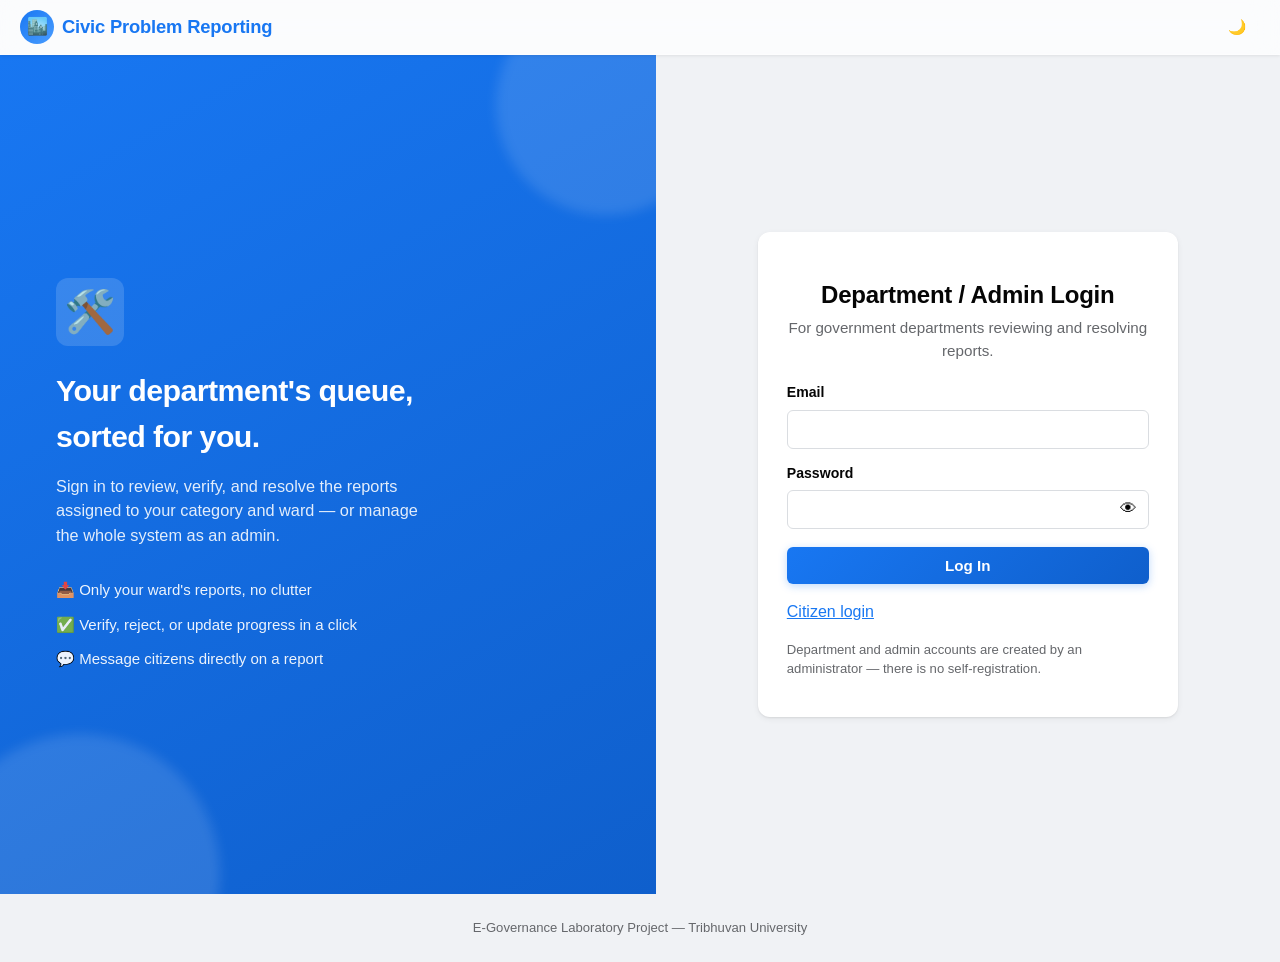
==== commit 1f8f1d1b: "Rename "Staff" to "Department" across all user-facing text The Staff/Admin login is used by governme" ====
--- a/frontend/admin-dashboard.html
+++ b/frontend/admin-dashboard.html
@@ -5,7 +5,7 @@
 <script>(function(){var t=localStorage.getItem("theme");if(t==="dark"||t==="light")document.documentElement.setAttribute("data-theme",t);})();</script>
 <meta name="viewport" content="width=device-width, initial-scale=1.0" />
 <title>Admin Dashboard — Local Civic Problem Reporting System</title>
-<link rel="stylesheet" href="css/style.css?v=9" />
+<link rel="stylesheet" href="css/style.css?v=10" />
 </head>
 <body>
 
@@ -13,6 +13,7 @@
   <a class="brand" href="index.html"><span class="brand-icon">🏙️</span>Civic Problem Reporting</a>
   <nav>
     <a href="feed.html">Public Feed</a>
+    <span id="whoami-badge" class="whoami-badge"></span>
     <button id="logout-btn">Log out</button>
     <button type="button" class="theme-toggle" data-theme-toggle aria-label="Toggle dark mode"></button>
   </nav>
@@ -23,7 +24,7 @@
     <div class="admin-hero-icon">🛡️</div>
     <div>
       <h1>Admin Dashboard</h1>
-      <p class="subtitle">Create staff accounts, manage citizens, and keep every ward covered.</p>
+      <p class="subtitle">Create department accounts, manage citizens, and keep every ward covered.</p>
     </div>
   </div>
 
@@ -33,7 +34,7 @@
   <div id="stats-row" class="stats-row"></div>
 
   <div class="card section-card accent-blue reveal">
-    <h3><span class="section-icon">➕</span>Create a New Staff Account</h3>
+    <h3><span class="section-icon">➕</span>Create a New Department Account</h3>
     <form id="staff-form">
       <label for="full_name">Full name</label>
       <input type="text" id="full_name" required maxlength="150" />
@@ -49,7 +50,7 @@
 
       <label for="role">Role</label>
       <select id="role">
-        <option value="staff">Staff</option>
+        <option value="staff">Department</option>
         <option value="admin">Admin</option>
       </select>
 
@@ -61,12 +62,52 @@
         <input type="number" id="ward_no" min="1" />
       </div>
 
-      <button type="submit" class="btn">✨ Create Staff Account</button>
+      <button type="submit" class="btn">✨ Create Department Account</button>
     </form>
   </div>
 
+  <div id="staff-edit-modal" class="modal-overlay" style="display:none;">
+    <div class="modal-box card">
+      <h3><span class="section-icon">✏️</span>Edit Department Account</h3>
+      <form id="staff-edit-form">
+        <input type="hidden" id="edit_staff_id" />
+
+        <label for="edit_full_name">Full name</label>
+        <input type="text" id="edit_full_name" required maxlength="150" />
+
+        <label for="edit_email">Email</label>
+        <input type="email" id="edit_email" required maxlength="150" />
+
+        <label for="edit_password">New password (leave blank to keep current)</label>
+        <div class="password-field">
+          <input type="password" id="edit_password" minlength="8" />
+          <button type="button" class="password-toggle" data-target="edit_password" aria-label="Show password">👁</button>
+        </div>
+
+        <label for="edit_role">Role</label>
+        <select id="edit_role">
+          <option value="staff">Department</option>
+          <option value="admin">Admin</option>
+        </select>
+
+        <div id="edit-staff-only-fields">
+          <label for="edit_category">Category</label>
+          <select id="edit_category"></select>
+
+          <label for="edit_ward_no">Ward number</label>
+          <input type="number" id="edit_ward_no" min="1" />
+        </div>
+
+        <div class="actions-row">
+          <button type="submit" class="btn">💾 Save Changes</button>
+          <button type="button" class="btn small secondary" id="staff-edit-cancel">Cancel</button>
+        </div>
+      </form>
+    </div>
+  </div>
+
   <div class="card section-card accent-purple reveal">
-    <h3><span class="section-icon">👮</span>Existing Staff Accounts</h3>
+    <h3><span class="section-icon">🏢</span>Existing Department Accounts</h3>
     <table class="data-table" id="staff-table">
       <thead>
         <tr><th>Name</th><th>Email</th><th>Role</th><th>Category</th><th>Ward</th><th>Created</th><th>Status</th><th></th></tr>
@@ -75,6 +116,35 @@
         <tr><td colspan="8"><div class="spinner-center" style="padding:16px 0;"><div class="spinner"></div></div></td></tr>
       </tbody>
     </table>
+  </div>
+
+  <div id="citizen-edit-modal" class="modal-overlay" style="display:none;">
+    <div class="modal-box card">
+      <h3><span class="section-icon">✏️</span>Edit Citizen Account</h3>
+      <form id="citizen-edit-form">
+        <input type="hidden" id="edit_citizen_id" />
+
+        <label for="edit_citizen_full_name">Full name</label>
+        <input type="text" id="edit_citizen_full_name" required maxlength="150" />
+
+        <label for="edit_citizen_email">Email</label>
+        <input type="email" id="edit_citizen_email" required maxlength="150" />
+
+        <label for="edit_citizen_phone">Phone</label>
+        <input type="text" id="edit_citizen_phone" required maxlength="20" />
+
+        <label for="edit_citizen_password">New password (leave blank to keep current)</label>
+        <div class="password-field">
+          <input type="password" id="edit_citizen_password" minlength="8" />
+          <button type="button" class="password-toggle" data-target="edit_citizen_password" aria-label="Show password">👁</button>
+        </div>
+
+        <div class="actions-row">
+          <button type="submit" class="btn">💾 Save Changes</button>
+          <button type="button" class="btn small secondary" id="citizen-edit-cancel">Cancel</button>
+        </div>
+      </form>
+    </div>
   </div>
 
   <div class="card section-card accent-green reveal">
@@ -90,11 +160,11 @@
   </div>
 
   <div class="card section-card accent-orange reveal">
-    <h3><span class="section-icon">⚠️</span>Reports With No Staff Coverage</h3>
+    <h3><span class="section-icon">⚠️</span>Reports With No Department Coverage</h3>
     <p class="helper-text">
-      These reports' category + ward has no active staff assigned, so they're
-      invisible in every staff dashboard. Create a matching staff account
-      above to fix each one.
+      These reports' category + ward has no active department assigned, so
+      they're invisible in every department dashboard. Create a matching
+      department account above to fix each one.
     </p>
     <table class="data-table" id="unassigned-table">
       <thead>
@@ -105,19 +175,59 @@
       </tbody>
     </table>
   </div>
+
+  <div id="report-edit-modal" class="modal-overlay" style="display:none;">
+    <div class="modal-box card">
+      <h3><span class="section-icon">✏️</span>Edit Report</h3>
+      <form id="report-edit-form">
+        <input type="hidden" id="edit_report_id" />
+
+        <label for="edit_report_category">Category</label>
+        <select id="edit_report_category"></select>
+
+        <label for="edit_report_ward_no">Ward number</label>
+        <input type="number" id="edit_report_ward_no" min="1" required />
+
+        <label for="edit_report_landmark">Landmark</label>
+        <input type="text" id="edit_report_landmark" required maxlength="200" />
+
+        <label for="edit_report_description">Description</label>
+        <textarea id="edit_report_description" required rows="4"></textarea>
+
+        <div class="actions-row">
+          <button type="submit" class="btn">💾 Save Changes</button>
+          <button type="button" class="btn small secondary" id="report-edit-cancel">Cancel</button>
+        </div>
+      </form>
+    </div>
+  </div>
+
+  <div class="card section-card accent-purple reveal">
+    <h3><span class="section-icon">📋</span>All Reports</h3>
+    <table class="data-table" id="reports-table">
+      <thead>
+        <tr><th>Reported by</th><th>Category</th><th>Ward</th><th>Landmark</th><th>Status</th><th>Reported</th><th></th></tr>
+      </thead>
+      <tbody id="reports-table-body">
+        <tr><td colspan="7"><div class="spinner-center" style="padding:16px 0;"><div class="spinner"></div></div></td></tr>
+      </tbody>
+    </table>
+  </div>
 </main>
 
 <footer class="site-footer">
   E-Governance Laboratory Project — Tribhuvan University
 </footer>
 
-<script src="js/api.js?v=8"></script>
-<script src="js/auth.js?v=8"></script>
+<script src="js/api.js?v=9"></script>
+<script src="js/auth.js?v=11"></script>
 <script>
   requireAdminLogin();
+  renderWhoAmI();
 
   document.getElementById("logout-btn").addEventListener("click", () => {
     clearToken("staff");
+    clearToken("citizen");
     window.location.href = "staff-login.html";
   });
 
@@ -144,7 +254,7 @@
 
   function renderStats() {
     statsEl.innerHTML = `
-      <div class="stat-pill accent-blue"><span class="stat-icon">👮</span><div><span class="stat-num">${lastCounts.staff}</span><span class="stat-label">Staff Accounts</span></div></div>
+      <div class="stat-pill accent-blue"><span class="stat-icon">🏢</span><div><span class="stat-num">${lastCounts.staff}</span><span class="stat-label">Department Accounts</span></div></div>
       <div class="stat-pill accent-green"><span class="stat-icon">🧑‍🤝‍🧑</span><div><span class="stat-num">${lastCounts.citizens}</span><span class="stat-label">Citizens</span></div></div>
       <div class="stat-pill accent-orange"><span class="stat-icon">⚠️</span><div><span class="stat-num">${lastCounts.unassigned}</span><span class="stat-label">Uncovered Reports</span></div></div>
     `;
@@ -163,13 +273,16 @@
       : `<span class="badge completed">Active</span>`;
   }
 
+  let lastStaffList = [];
+
   async function loadStaff() {
     try {
       const staffList = await apiFetch("/admin/staff", { authKind: "staff" });
+      lastStaffList = staffList;
       lastCounts.staff = staffList.length;
       renderStats();
       if (staffList.length === 0) {
-        tableBody.innerHTML = `<tr><td colspan="8">No staff accounts yet.</td></tr>`;
+        tableBody.innerHTML = `<tr><td colspan="8">No department accounts yet.</td></tr>`;
         return;
       }
       tableBody.innerHTML = staffList
@@ -178,16 +291,20 @@
         <tr>
           <td>${escapeHtml(s.full_name)}</td>
           <td>${escapeHtml(s.email)}</td>
-          <td><span class="role-chip ${s.role}">${s.role === "admin" ? "🛡️ Admin" : "👮 Staff"}</span></td>
+          <td><span class="role-chip ${s.role}">${s.role === "admin" ? "🛡️ Admin" : "🏢 Department"}</span></td>
           <td>${s.category ? categoryLabel(s.category) : "—"}</td>
           <td>${s.ward_no ?? "—"}</td>
           <td>${formatDate(s.created_at)}</td>
           <td>${statusBadge(s.disabled)}</td>
           <td>
-            ${s.role === "admin"
-              ? `<span class="helper-text">—</span>`
-              : `<button type="button" class="btn small ${s.disabled ? "" : "reject"}" data-staff-toggle="${s.id}" data-disabled="${s.disabled}">${s.disabled ? "Re-enable" : "Remove"}</button>`
-            }
+            <div class="actions-row">
+              <button type="button" class="btn small secondary" data-staff-edit="${s.id}">✏️ Edit</button>
+              ${s.role === "admin"
+                ? ""
+                : `<button type="button" class="btn small ${s.disabled ? "" : "reject"}" data-staff-toggle="${s.id}" data-disabled="${s.disabled}">${s.disabled ? "Re-enable" : "Remove"}</button>`
+              }
+              <button type="button" class="btn small reject" data-staff-delete="${s.id}">🗑️ Delete</button>
+            </div>
           </td>
         </tr>`
         )
@@ -197,8 +314,109 @@
       tableBody.querySelectorAll("[data-staff-toggle]").forEach((btn) => {
         btn.addEventListener("click", () => toggleStaff(btn));
       });
-    } catch (err) {
-      showBox(errorEl, err.message);
+      tableBody.querySelectorAll("[data-staff-edit]").forEach((btn) => {
+        btn.addEventListener("click", () => openEditStaffModal(btn.dataset.staffEdit));
+      });
+      tableBody.querySelectorAll("[data-staff-delete]").forEach((btn) => {
+        btn.addEventListener("click", () => deleteStaff(btn));
+      });
+    } catch (err) {
+      showBox(errorEl, err.message);
+    }
+  }
+
+  const editModal = document.getElementById("staff-edit-modal");
+  const editForm = document.getElementById("staff-edit-form");
+  const editRoleSelect = document.getElementById("edit_role");
+  const editStaffOnlyFields = document.getElementById("edit-staff-only-fields");
+  const editCategorySelect = document.getElementById("edit_category");
+
+  CATEGORIES.forEach((c) => {
+    const opt = document.createElement("option");
+    opt.value = c.value;
+    opt.textContent = c.label;
+    editCategorySelect.appendChild(opt);
+  });
+
+  editRoleSelect.addEventListener("change", () => {
+    editStaffOnlyFields.style.display = editRoleSelect.value === "staff" ? "block" : "none";
+  });
+
+  function openEditStaffModal(id) {
+    const staff = lastStaffList.find((s) => s.id === id);
+    if (!staff) return;
+    document.getElementById("edit_staff_id").value = staff.id;
+    document.getElementById("edit_full_name").value = staff.full_name;
+    document.getElementById("edit_email").value = staff.email;
+    document.getElementById("edit_password").value = "";
+    editRoleSelect.value = staff.role;
+    editCategorySelect.value = staff.category || "";
+    document.getElementById("edit_ward_no").value = staff.ward_no ?? "";
+    editStaffOnlyFields.style.display = staff.role === "staff" ? "block" : "none";
+    showBox(errorEl, "");
+    showBox(successEl, "");
+    editModal.style.display = "flex";
+  }
+
+  function closeEditStaffModal() {
+    editModal.style.display = "none";
+  }
+
+  document.getElementById("staff-edit-cancel").addEventListener("click", closeEditStaffModal);
+  editModal.addEventListener("click", (e) => {
+    if (e.target === editModal) closeEditStaffModal();
+  });
+
+  editForm.addEventListener("submit", async (e) => {
+    e.preventDefault();
+    showBox(errorEl, "");
+    showBox(successEl, "");
+
+    const id = document.getElementById("edit_staff_id").value;
+    const role = editRoleSelect.value;
+    const body = {
+      full_name: document.getElementById("edit_full_name").value.trim(),
+      email: document.getElementById("edit_email").value.trim(),
+      role,
+    };
+    const password = document.getElementById("edit_password").value;
+    if (password) body.password = password;
+    if (role === "staff") {
+      body.category = editCategorySelect.value;
+      body.ward_no = Number(document.getElementById("edit_ward_no").value);
+    }
+
+    const submitBtn = editForm.querySelector('button[type="submit"]');
+    setButtonLoading(submitBtn, true);
+    try {
+      await apiFetch(`/admin/staff/${id}`, { method: "PATCH", body, authKind: "staff" });
+      closeEditStaffModal();
+      showBox(successEl, "Department account updated.");
+      loadStaff();
+      loadUnassigned();
+    } catch (err) {
+      showBox(errorEl, err.message);
+    } finally {
+      setButtonLoading(submitBtn, false);
+    }
+  });
+
+  async function deleteStaff(btn) {
+    const id = btn.dataset.staffDelete;
+    if (!confirm("Permanently delete this department account? This cannot be undone — the account itself is gone for good, though their past actions stay in the report history.")) {
+      return;
+    }
+    showBox(errorEl, "");
+    showBox(successEl, "");
+    setButtonLoading(btn, true);
+    try {
+      await apiFetch(`/admin/staff/${id}`, { method: "DELETE", authKind: "staff" });
+      showBox(successEl, "Department account permanently deleted.");
+      loadStaff();
+      loadUnassigned();
+    } catch (err) {
+      showBox(errorEl, err.message);
+      setButtonLoading(btn, false);
     }
   }
 
@@ -206,7 +424,7 @@
     const id = btn.dataset.staffToggle;
     const isDisabled = btn.dataset.disabled === "true";
     const action = isDisabled ? "enable" : "disable";
-    if (!isDisabled && !confirm("Remove this staff member? They will no longer be able to log in. This can be undone later.")) {
+    if (!isDisabled && !confirm("Remove this department account? They will no longer be able to log in. This can be undone later.")) {
       return;
     }
     showBox(errorEl, "");
@@ -214,7 +432,7 @@
     setButtonLoading(btn, true);
     try {
       await apiFetch(`/admin/staff/${id}/${action}`, { method: "PATCH", authKind: "staff" });
-      showBox(successEl, `Staff account ${action === "disable" ? "removed" : "re-enabled"}.`);
+      showBox(successEl, `Department account ${action === "disable" ? "removed" : "re-enabled"}.`);
       loadStaff();
       loadUnassigned();
     } catch (err) {
@@ -224,10 +442,12 @@
   }
 
   const citizensTableBody = document.getElementById("citizens-table-body");
+  let lastCitizensList = [];
 
   async function loadCitizens() {
     try {
       const citizens = await apiFetch("/admin/citizens", { authKind: "staff" });
+      lastCitizensList = citizens;
       lastCounts.citizens = citizens.length;
       renderStats();
       if (citizens.length === 0) {
@@ -247,7 +467,9 @@
           <td>
             <div class="actions-row">
               ${c.has_citizenship_photo ? `<button type="button" class="btn small secondary" data-citizen-id-photo="${c.id}">🪪 View ID</button>` : ""}
+              <button type="button" class="btn small secondary" data-citizen-edit="${c.id}">✏️ Edit</button>
               <button type="button" class="btn small ${c.disabled ? "" : "reject"}" data-citizen-toggle="${c.id}" data-disabled="${c.disabled}">${c.disabled ? "Re-enable" : "Disable"}</button>
+              <button type="button" class="btn small reject" data-citizen-delete="${c.id}">🗑️ Delete</button>
             </div>
           </td>
         </tr>`
@@ -261,8 +483,87 @@
       citizensTableBody.querySelectorAll("[data-citizen-id-photo]").forEach((btn) => {
         btn.addEventListener("click", () => viewCitizenshipPhoto(btn));
       });
-    } catch (err) {
-      showBox(errorEl, err.message);
+      citizensTableBody.querySelectorAll("[data-citizen-edit]").forEach((btn) => {
+        btn.addEventListener("click", () => openEditCitizenModal(btn.dataset.citizenEdit));
+      });
+      citizensTableBody.querySelectorAll("[data-citizen-delete]").forEach((btn) => {
+        btn.addEventListener("click", () => deleteCitizen(btn));
+      });
+    } catch (err) {
+      showBox(errorEl, err.message);
+    }
+  }
+
+  const citizenEditModal = document.getElementById("citizen-edit-modal");
+  const citizenEditForm = document.getElementById("citizen-edit-form");
+
+  function openEditCitizenModal(id) {
+    const citizen = lastCitizensList.find((c) => c.id === id);
+    if (!citizen) return;
+    document.getElementById("edit_citizen_id").value = citizen.id;
+    document.getElementById("edit_citizen_full_name").value = citizen.full_name;
+    document.getElementById("edit_citizen_email").value = citizen.email;
+    document.getElementById("edit_citizen_phone").value = citizen.phone;
+    document.getElementById("edit_citizen_password").value = "";
+    showBox(errorEl, "");
+    showBox(successEl, "");
+    citizenEditModal.style.display = "flex";
+  }
+
+  function closeEditCitizenModal() {
+    citizenEditModal.style.display = "none";
+  }
+
+  document.getElementById("citizen-edit-cancel").addEventListener("click", closeEditCitizenModal);
+  citizenEditModal.addEventListener("click", (e) => {
+    if (e.target === citizenEditModal) closeEditCitizenModal();
+  });
+
+  citizenEditForm.addEventListener("submit", async (e) => {
+    e.preventDefault();
+    showBox(errorEl, "");
+    showBox(successEl, "");
+
+    const id = document.getElementById("edit_citizen_id").value;
+    const body = {
+      full_name: document.getElementById("edit_citizen_full_name").value.trim(),
+      email: document.getElementById("edit_citizen_email").value.trim(),
+      phone: document.getElementById("edit_citizen_phone").value.trim(),
+    };
+    const password = document.getElementById("edit_citizen_password").value;
+    if (password) body.password = password;
+
+    const submitBtn = citizenEditForm.querySelector('button[type="submit"]');
+    setButtonLoading(submitBtn, true);
+    try {
+      await apiFetch(`/admin/citizens/${id}`, { method: "PATCH", body, authKind: "staff" });
+      closeEditCitizenModal();
+      showBox(successEl, "Citizen account updated.");
+      loadCitizens();
+    } catch (err) {
+      showBox(errorEl, err.message);
+    } finally {
+      setButtonLoading(submitBtn, false);
+    }
+  });
+
+  async function deleteCitizen(btn) {
+    const id = btn.dataset.citizenDelete;
+    if (!confirm("Permanently delete this citizen account? This cannot be undone, and it also deletes every report they've ever submitted.")) {
+      return;
+    }
+    showBox(errorEl, "");
+    showBox(successEl, "");
+    setButtonLoading(btn, true);
+    try {
+      await apiFetch(`/admin/citizens/${id}`, { method: "DELETE", authKind: "staff" });
+      showBox(successEl, "Citizen account permanently deleted.");
+      loadCitizens();
+      loadUnassigned();
+      loadReports();
+    } catch (err) {
+      showBox(errorEl, err.message);
+      setButtonLoading(btn, false);
     }
   }
 
@@ -312,7 +613,7 @@
       lastCounts.unassigned = reports.length;
       renderStats();
       if (reports.length === 0) {
-        unassignedTableBody.innerHTML = `<tr><td colspan="5">None — every report has a matching staff member. 🎉</td></tr>`;
+        unassignedTableBody.innerHTML = `<tr><td colspan="5">None — every report has a matching department. 🎉</td></tr>`;
         return;
       }
       unassignedTableBody.innerHTML = reports
@@ -333,6 +634,129 @@
     }
   }
 
+  const reportsTableBody = document.getElementById("reports-table-body");
+  let lastReportsList = [];
+
+  async function loadReports() {
+    try {
+      const reports = await apiFetch("/admin/reports", { authKind: "staff" });
+      lastReportsList = reports;
+      if (reports.length === 0) {
+        reportsTableBody.innerHTML = `<tr><td colspan="7">No reports submitted yet.</td></tr>`;
+        return;
+      }
+      reportsTableBody.innerHTML = reports
+        .map(
+          (r) => `
+        <tr>
+          <td>${escapeHtml(r.reporter_name)}</td>
+          <td>${categoryLabel(r.category)}</td>
+          <td>${r.ward_no}</td>
+          <td>${escapeHtml(r.landmark)}</td>
+          <td><span class="badge ${r.status}">${statusLabel(r.status)}</span></td>
+          <td>${formatDate(r.created_at)}</td>
+          <td>
+            <div class="actions-row">
+              <button type="button" class="btn small secondary" data-report-edit="${r.id}">✏️ Edit</button>
+              <button type="button" class="btn small reject" data-report-delete="${r.id}">🗑️ Delete</button>
+            </div>
+          </td>
+        </tr>`
+        )
+        .join("");
+
+      animateCardsIn(reportsTableBody, "tr");
+      reportsTableBody.querySelectorAll("[data-report-edit]").forEach((btn) => {
+        btn.addEventListener("click", () => openEditReportModal(btn.dataset.reportEdit));
+      });
+      reportsTableBody.querySelectorAll("[data-report-delete]").forEach((btn) => {
+        btn.addEventListener("click", () => deleteReport(btn));
+      });
+    } catch (err) {
+      showBox(errorEl, err.message);
+    }
+  }
+
+  const reportEditModal = document.getElementById("report-edit-modal");
+  const reportEditForm = document.getElementById("report-edit-form");
+  const reportEditCategorySelect = document.getElementById("edit_report_category");
+
+  CATEGORIES.forEach((c) => {
+    const opt = document.createElement("option");
+    opt.value = c.value;
+    opt.textContent = c.label;
+    reportEditCategorySelect.appendChild(opt);
+  });
+
+  function openEditReportModal(id) {
+    const report = lastReportsList.find((r) => r.id === id);
+    if (!report) return;
+    document.getElementById("edit_report_id").value = report.id;
+    reportEditCategorySelect.value = report.category;
+    document.getElementById("edit_report_ward_no").value = report.ward_no;
+    document.getElementById("edit_report_landmark").value = report.landmark;
+    document.getElementById("edit_report_description").value = report.description;
+    showBox(errorEl, "");
+    showBox(successEl, "");
+    reportEditModal.style.display = "flex";
+  }
+
+  function closeEditReportModal() {
+    reportEditModal.style.display = "none";
+  }
+
+  document.getElementById("report-edit-cancel").addEventListener("click", closeEditReportModal);
+  reportEditModal.addEventListener("click", (e) => {
+    if (e.target === reportEditModal) closeEditReportModal();
+  });
+
+  reportEditForm.addEventListener("submit", async (e) => {
+    e.preventDefault();
+    showBox(errorEl, "");
+    showBox(successEl, "");
+
+    const id = document.getElementById("edit_report_id").value;
+    const body = {
+      category: reportEditCategorySelect.value,
+      ward_no: Number(document.getElementById("edit_report_ward_no").value),
+      landmark: document.getElementById("edit_report_landmark").value.trim(),
+      description: document.getElementById("edit_report_description").value.trim(),
+    };
+
+    const submitBtn = reportEditForm.querySelector('button[type="submit"]');
+    setButtonLoading(submitBtn, true);
+    try {
+      await apiFetch(`/admin/reports/${id}`, { method: "PATCH", body, authKind: "staff" });
+      closeEditReportModal();
+      showBox(successEl, "Report updated.");
+      loadReports();
+      loadUnassigned();
+    } catch (err) {
+      showBox(errorEl, err.message);
+    } finally {
+      setButtonLoading(submitBtn, false);
+    }
+  });
+
+  async function deleteReport(btn) {
+    const id = btn.dataset.reportDelete;
+    if (!confirm("Permanently delete this report? This cannot be undone.")) {
+      return;
+    }
+    showBox(errorEl, "");
+    showBox(successEl, "");
+    setButtonLoading(btn, true);
+    try {
+      await apiFetch(`/admin/reports/${id}`, { method: "DELETE", authKind: "staff" });
+      showBox(successEl, "Report permanently deleted.");
+      loadReports();
+      loadUnassigned();
+    } catch (err) {
+      showBox(errorEl, err.message);
+      setButtonLoading(btn, false);
+    }
+  }
+
   form.addEventListener("submit", async (e) => {
     e.preventDefault();
     showBox(errorEl, "");
@@ -355,7 +779,7 @@
 
     try {
       await apiFetch("/admin/staff", { method: "POST", body, authKind: "staff" });
-      showBox(successEl, "Staff account created.");
+      showBox(successEl, "Department account created.");
       form.reset();
       staffOnlyFields.style.display = "block";
       loadStaff();
@@ -370,6 +794,7 @@
   loadStaff();
   loadCitizens();
   loadUnassigned();
+  loadReports();
 </script>
 </body>
 </html>
--- a/frontend/css/style.css
+++ b/frontend/css/style.css
@@ -188,6 +188,32 @@
   background: var(--blue-soft);
 }
 
+.whoami-badge {
+  font-size: 0.85rem;
+  font-weight: 600;
+  color: var(--text-muted);
+  padding: 6px 10px;
+  white-space: nowrap;
+}
+
+.modal-overlay {
+  position: fixed;
+  inset: 0;
+  background: rgba(0, 0, 0, 0.5);
+  display: flex;
+  align-items: center;
+  justify-content: center;
+  z-index: 1000;
+  padding: 16px;
+}
+
+.modal-box {
+  width: 100%;
+  max-width: 480px;
+  max-height: 90vh;
+  overflow-y: auto;
+}
+
 /* ---------- Layout ---------- */
 
 main {
